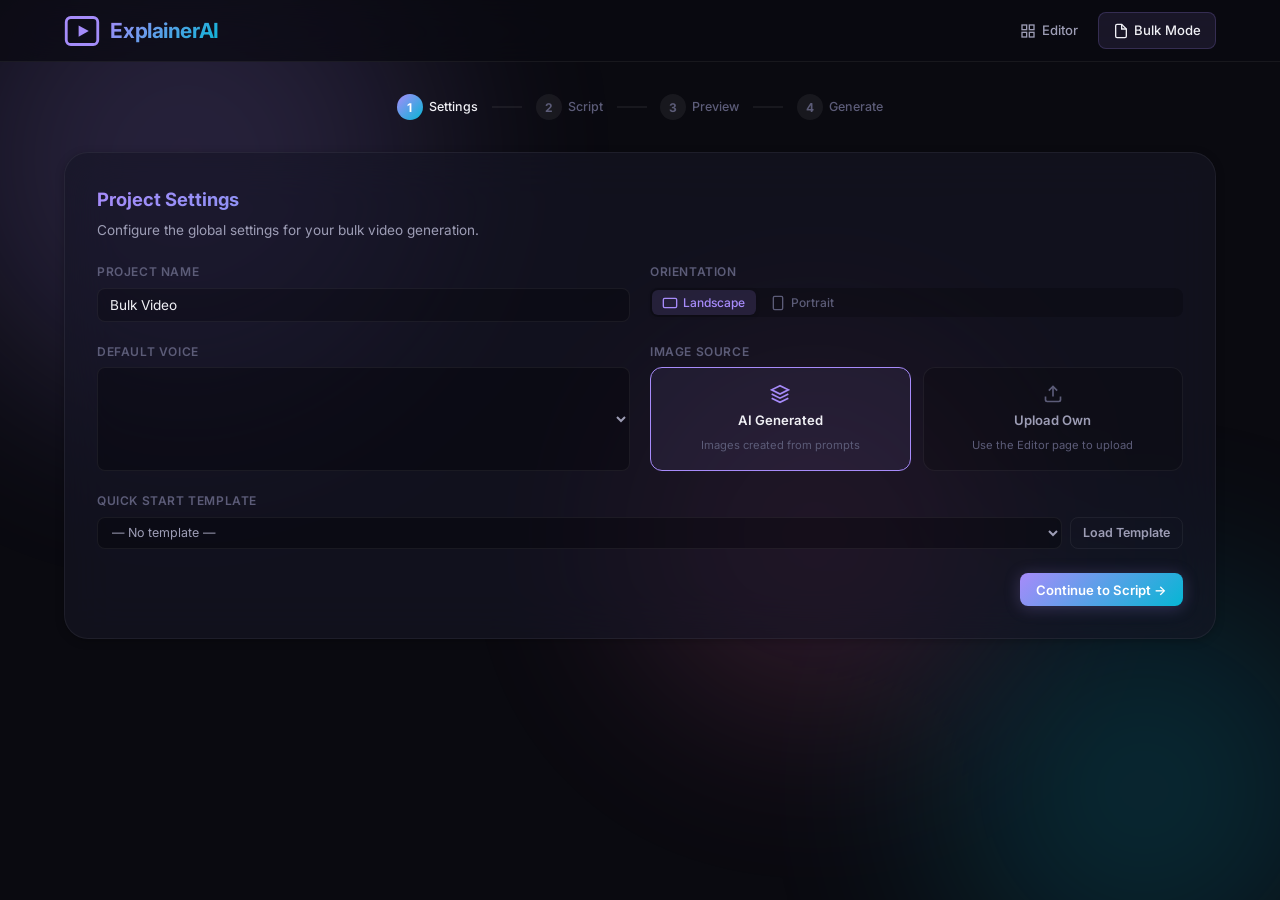
==== static/bulk.html @ a5a30a8d "first commit" ====
<!DOCTYPE html>
<html lang="en">
<head>
    <meta charset="UTF-8" />
    <meta name="viewport" content="width=device-width, initial-scale=1.0" />
    <meta name="description" content="Bulk generate AI explainer videos — paste all scenes at once and render in one click." />
    <title>ExplainerAI — Bulk Mode</title>
    <link rel="preconnect" href="https://fonts.googleapis.com" />
    <link rel="preconnect" href="https://fonts.gstatic.com" crossorigin />
    <link href="https://fonts.googleapis.com/css2?family=Inter:wght@300;400;500;600;700;800&display=swap" rel="stylesheet" />
    <link rel="stylesheet" href="/static/style.css" />
</head>
<body>
    <!-- ─── Ambient Background ─── -->
    <div class="ambient-bg">
        <div class="orb orb-1"></div>
        <div class="orb orb-2"></div>
        <div class="orb orb-3"></div>
    </div>

    <!-- ─── Header ─── -->
    <header id="app-header">
        <div class="header-inner">
            <div class="logo">
                <div class="logo-icon">
                    <svg viewBox="0 0 32 32" fill="none">
                        <rect x="2" y="4" width="28" height="24" rx="4" stroke="url(#lg1)" stroke-width="2.5"/>
                        <polygon points="13,11 13,21 22,16" fill="url(#lg1)"/>
                        <defs><linearGradient id="lg1" x1="0" y1="0" x2="32" y2="32"><stop offset="0%" stop-color="#a78bfa"/><stop offset="100%" stop-color="#06b6d4"/></linearGradient></defs>
                    </svg>
                </div>
                <h1>ExplainerAI</h1>
            </div>
            <nav class="main-nav">
                <a href="/" class="nav-tab" id="nav-editor">
                    <svg viewBox="0 0 24 24" width="16" height="16" fill="none" stroke="currentColor" stroke-width="2"><rect x="3" y="3" width="7" height="7"/><rect x="14" y="3" width="7" height="7"/><rect x="3" y="14" width="7" height="7"/><rect x="14" y="14" width="7" height="7"/></svg>
                    Editor
                </a>
                <a href="/bulk" class="nav-tab active" id="nav-bulk">
                    <svg viewBox="0 0 24 24" width="16" height="16" fill="none" stroke="currentColor" stroke-width="2"><path d="M13 2H6a2 2 0 0 0-2 2v16a2 2 0 0 0 2 2h12a2 2 0 0 0 2-2V9z"/><polyline points="13 2 13 9 20 9"/></svg>
                    Bulk Mode
                </a>
            </nav>
        </div>
    </header>

    <!-- ─── Main ─── -->
    <main id="app-main">
        <!-- ─── Step Indicator ─── -->
        <div class="wizard-steps" id="wizard-steps">
            <div class="wizard-step active" data-step="1"><span class="ws-num">1</span><span class="ws-label">Settings</span></div>
            <div class="wizard-connector"></div>
            <div class="wizard-step" data-step="2"><span class="ws-num">2</span><span class="ws-label">Script</span></div>
            <div class="wizard-connector"></div>
            <div class="wizard-step" data-step="3"><span class="ws-num">3</span><span class="ws-label">Preview</span></div>
            <div class="wizard-connector"></div>
            <div class="wizard-step" data-step="4"><span class="ws-num">4</span><span class="ws-label">Generate</span></div>
        </div>

        <!-- ═══ STEP 1: Settings ═══ -->
        <section class="bulk-step glass" id="step-1">
            <h2>Project Settings</h2>
            <p class="step-desc">Configure the global settings for your bulk video generation.</p>

            <div class="form-grid">
                <div class="form-group">
                    <label class="form-label" for="bulk-project-name">Project Name</label>
                    <input type="text" class="form-input" id="bulk-project-name" placeholder="My Video Project" value="Bulk Video" />
                </div>

                <div class="form-group">
                    <label class="form-label">Orientation</label>
                    <div class="orientation-toggle" id="bulk-orient-toggle">
                        <button class="orient-btn active" data-orient="landscape" title="1920×1080">
                            <svg viewBox="0 0 24 24" width="16" height="16" fill="none" stroke="currentColor" stroke-width="2"><rect x="2" y="5" width="20" height="14" rx="2"/></svg>
                            Landscape
                        </button>
                        <button class="orient-btn" data-orient="portrait" title="1080×1920">
                            <svg viewBox="0 0 24 24" width="16" height="16" fill="none" stroke="currentColor" stroke-width="2"><rect x="5" y="2" width="14" height="20" rx="2"/></svg>
                            Portrait
                        </button>
                    </div>
                </div>

                <div class="form-group">
                    <label class="form-label" for="bulk-voice">Default Voice</label>
                    <select class="form-select" id="bulk-voice"></select>
                </div>

                <div class="form-group">
                    <label class="form-label">Image Source</label>
                    <div class="radio-group" id="bulk-image-source">
                        <label class="radio-card active" data-src="ai">
                            <input type="radio" name="img-src" value="ai" checked />
                            <svg viewBox="0 0 24 24" width="20" height="20" fill="none" stroke="currentColor" stroke-width="2"><path d="M12 2L2 7l10 5 10-5-10-5z"/><path d="M2 17l10 5 10-5"/><path d="M2 12l10 5 10-5"/></svg>
                            <span>AI Generated</span>
                            <small>Images created from prompts</small>
                        </label>
                        <label class="radio-card" data-src="upload">
                            <input type="radio" name="img-src" value="upload" />
                            <svg viewBox="0 0 24 24" width="20" height="20" fill="none" stroke="currentColor" stroke-width="2"><path d="M21 15v4a2 2 0 0 1-2 2H5a2 2 0 0 1-2-2v-4"/><polyline points="17 8 12 3 7 8"/><line x1="12" y1="3" x2="12" y2="15"/></svg>
                            <span>Upload Own</span>
                            <small>Use the Editor page to upload</small>
                        </label>
                    </div>
                </div>

                <div class="form-group full-width">
                    <label class="form-label" for="bulk-template-select">Quick Start Template</label>
                    <div class="template-select-row">
                        <select class="form-select" id="bulk-template-select">
                            <option value="">— No template —</option>
                        </select>
                        <button class="btn btn-sm btn-outline" id="btn-load-template">Load Template</button>
                    </div>
                </div>
            </div>

            <div class="step-nav">
                <div></div>
                <button class="btn btn-primary" id="btn-to-step-2">Continue to Script →</button>
            </div>
        </section>

        <!-- ═══ STEP 2: Script ═══ -->
        <section class="bulk-step glass hidden" id="step-2">
            <h2>Paste Your Script</h2>
            <p class="step-desc">Separate each scene with <code>---</code> on its own line. Optionally add an image prompt per scene using <code>[IMAGE: your prompt here]</code> on its own line within the scene block.</p>

            <div class="script-example glass">
                <strong>Example:</strong>
                <pre>Welcome to our product tour. Today we'll explore the amazing features.
[IMAGE: A professional product showcase, modern studio lighting]
---
The first feature is blazing fast performance.
[IMAGE: A speedometer breaking maximum speed, futuristic cyber theme]
---
Thank you for watching! Subscribe for more.
[IMAGE: Colorful subscribe button with confetti celebration]</pre>
            </div>

            <textarea class="bulk-textarea" id="bulk-script" rows="16" placeholder="Paste all your scenes here, separated by ---"></textarea>

            <div class="step-nav">
                <button class="btn btn-secondary" id="btn-back-to-1">← Settings</button>
                <button class="btn btn-primary" id="btn-to-step-3">Preview Scenes →</button>
            </div>
        </section>

        <!-- ═══ STEP 3: Preview ═══ -->
        <section class="bulk-step glass hidden" id="step-3">
            <h2>Preview & Customize Scenes</h2>
            <p class="step-desc">Review parsed scenes. Adjust animation and transition for each, or tweak narration and image prompts.</p>

            <div id="bulk-preview-list" class="bulk-preview-list"></div>

            <div class="step-nav">
                <button class="btn btn-secondary" id="btn-back-to-2">← Edit Script</button>
                <button class="btn btn-primary" id="btn-to-step-4">Generate Video →</button>
            </div>
        </section>

        <!-- ═══ STEP 4: Generate ═══ -->
        <section class="bulk-step glass hidden" id="step-4">
            <div class="generate-center">
                <div class="generate-spinner hidden" id="bulk-spinner"></div>
                <h2 id="bulk-gen-title">Ready to Generate</h2>
                <p class="step-desc" id="bulk-gen-desc">Click below to auto-generate audio, images, and render your final video in one pipeline.</p>

                <div class="bulk-progress-section hidden" id="bulk-progress-section">
                    <div class="progress-bar-track">
                        <div class="progress-bar-fill" id="bulk-progress-bar"></div>
                    </div>
                    <p class="bulk-step-label">
                        <span id="bulk-step-label-main">Initializing…</span><br>
                        <span class="eta-text" id="bulk-eta" style="display:none;"></span>
                    </p>
                </div>

                <button class="btn btn-primary btn-lg" id="btn-start-bulk">
                    <svg viewBox="0 0 24 24" width="18" height="18" fill="none" stroke="currentColor" stroke-width="2.5"><polygon points="5,3 19,12 5,21"/></svg>
                    Generate Everything
                </button>

                <a href="#" class="btn btn-primary btn-lg hidden" id="bulk-download-btn">
                    <svg viewBox="0 0 24 24" width="18" height="18" fill="none" stroke="currentColor" stroke-width="2.5"><path d="M21 15v4a2 2 0 0 1-2 2H5a2 2 0 0 1-2-2v-4"/><polyline points="7 10 12 15 17 10"/><line x1="12" y1="15" x2="12" y2="3"/></svg>
                    Download Video
                </a>

                <button class="btn btn-ghost hidden" id="btn-bulk-reset">Start Over</button>
            </div>
        </section>
    </main>

    <script src="/static/bulk.js"></script>
</body>
</html>
---- static/style.css ----
/* ═══════════════════════════════════════════════════════════════════════════
   ExplainerAI — Premium Dark-Mode Design System (v2)
   ═══════════════════════════════════════════════════════════════════════════ */

/* ── Reset & Base ──────────────────────────────────────────────────────── */
*, *::before, *::after {
    margin: 0;
    padding: 0;
    box-sizing: border-box;
}

:root {
    --bg-deep:        #0a0a10;
    --bg-surface:     #12121c;
    --bg-card:        rgba(22, 22, 36, 0.65);
    --bg-card-hover:  rgba(30, 30, 50, 0.75);
    --border-subtle:  rgba(255, 255, 255, 0.06);
    --border-accent:  rgba(167, 139, 250, 0.25);

    --text-primary:   #f0f0f5;
    --text-secondary: #9d9db5;
    --text-muted:     #5c5c78;

    --accent-violet:  #a78bfa;
    --accent-cyan:    #06b6d4;
    --accent-teal:    #2dd4bf;
    --accent-rose:    #f472b6;
    --accent-amber:   #fbbf24;
    --gradient-main:  linear-gradient(135deg, var(--accent-violet), var(--accent-cyan));
    --gradient-warm:  linear-gradient(135deg, var(--accent-rose), var(--accent-amber));
    --gradient-cool:  linear-gradient(135deg, var(--accent-cyan), var(--accent-teal));

    --success:        #34d399;
    --error:          #f87171;
    --warning:        #fbbf24;

    --font-family: 'Inter', -apple-system, BlinkMacSystemFont, 'Segoe UI', sans-serif;
    --radius-sm: 8px;
    --radius-md: 12px;
    --radius-lg: 18px;
    --radius-xl: 24px;
    --shadow-sm:  0 2px 8px rgba(0,0,0,0.25);
    --shadow-md:  0 8px 30px rgba(0,0,0,0.35);
    --shadow-lg:  0 20px 60px rgba(0,0,0,0.45);
    --shadow-glow: 0 0 40px rgba(167,139,250,0.12);
}

html { scroll-behavior: smooth; }

body {
    font-family: var(--font-family);
    background: var(--bg-deep);
    color: var(--text-primary);
    line-height: 1.6;
    min-height: 100vh;
    -webkit-font-smoothing: antialiased;
    overflow-x: hidden;
}

/* ── Ambient Background ────────────────────────────────────────────────── */
.ambient-bg { position: fixed; inset: 0; z-index: -1; overflow: hidden; pointer-events: none; }
.orb { position: absolute; border-radius: 50%; filter: blur(100px); opacity: 0.18; animation: float 20s ease-in-out infinite; }
.orb-1 { width: 500px; height: 500px; background: var(--accent-violet); top: -10%; left: -5%; }
.orb-2 { width: 400px; height: 400px; background: var(--accent-cyan); bottom: -10%; right: -5%; animation-delay: -7s; }
.orb-3 { width: 350px; height: 350px; background: var(--accent-rose); top: 40%; left: 50%; animation-delay: -14s; }
@keyframes float {
    0%, 100% { transform: translate(0, 0) scale(1); }
    25% { transform: translate(40px, -30px) scale(1.05); }
    50% { transform: translate(-20px, 50px) scale(0.95); }
    75% { transform: translate(30px, 20px) scale(1.02); }
}

/* ── Glass Utility ─────────────────────────────────────────────────────── */
.glass {
    background: var(--bg-card);
    backdrop-filter: blur(24px) saturate(1.4);
    -webkit-backdrop-filter: blur(24px) saturate(1.4);
    border: 1px solid var(--border-subtle);
}

/* ── Header ────────────────────────────────────────────────────────────── */
#app-header {
    position: sticky; top: 0; z-index: 100;
    background: rgba(10, 10, 16, 0.75);
    backdrop-filter: blur(20px) saturate(1.4);
    border-bottom: 1px solid var(--border-subtle);
}
.header-inner {
    max-width: 1200px; margin: 0 auto;
    padding: 0.75rem 1.5rem;
    display: flex; align-items: center; justify-content: space-between;
}
.logo { display: flex; align-items: center; gap: 0.65rem; }
.logo-icon { width: 36px; height: 36px; display: flex; align-items: center; }
.logo-icon svg { width: 100%; height: 100%; }
.logo h1 {
    font-size: 1.3rem; font-weight: 700;
    background: var(--gradient-main);
    -webkit-background-clip: text; -webkit-text-fill-color: transparent;
    background-clip: text; letter-spacing: -0.02em;
}

/* ── Navigation Tabs ───────────────────────────────────────────────────── */
.main-nav { display: flex; align-items: center; gap: 0.35rem; }
.nav-tab {
    display: flex; align-items: center; gap: 0.35rem;
    padding: 0.45rem 0.85rem; border-radius: var(--radius-sm);
    font-size: 0.82rem; font-weight: 500; text-decoration: none;
    color: var(--text-secondary); transition: all 0.2s ease;
    border: 1px solid transparent;
}
.nav-tab:hover { color: var(--text-primary); background: rgba(255,255,255,0.04); }
.nav-tab.active {
    color: var(--text-primary); background: rgba(167, 139, 250, 0.1);
    border-color: rgba(167, 139, 250, 0.2);
}
.nav-btn {
    display: flex; align-items: center; gap: 0.35rem;
    background: transparent; border: 1px solid var(--border-subtle);
    color: var(--text-secondary); padding: 0.45rem 0.85rem;
    border-radius: var(--radius-sm); cursor: pointer;
    font-family: var(--font-family); font-size: 0.82rem; font-weight: 500;
    transition: all 0.2s ease;
}
.nav-btn:hover { color: var(--text-primary); border-color: var(--accent-violet); background: rgba(167,139,250,0.08); }

/* ── Main ──────────────────────────────────────────────────────────────── */
#app-main { max-width: 1200px; margin: 0 auto; padding: 1.5rem; }

/* ── Project Bar ───────────────────────────────────────────────────────── */
.project-bar {
    display: flex; align-items: center; justify-content: space-between;
    padding: 0.6rem 1rem; border-radius: var(--radius-lg);
    margin-bottom: 0.75rem; box-shadow: var(--shadow-sm);
}
.project-bar-left { display: flex; align-items: center; gap: 0.5rem; }
.project-bar-right { display: flex; align-items: center; gap: 0.5rem; flex-wrap: wrap; }
.project-name-input {
    background: transparent; border: 1px solid transparent;
    color: var(--text-primary); font-family: var(--font-family);
    font-size: 0.95rem; font-weight: 600; padding: 0.3rem 0.5rem;
    border-radius: var(--radius-sm); transition: all 0.2s;
    width: 220px;
}
.project-name-input:hover { border-color: var(--border-subtle); }
.project-name-input:focus { outline: none; border-color: var(--accent-violet); background: rgba(0,0,0,0.2); }

/* ── Orientation Toggle ────────────────────────────────────────────────── */
.orientation-toggle { display: flex; gap: 0.25rem; background: rgba(0,0,0,0.2); border-radius: var(--radius-sm); padding: 2px; }
.orient-btn {
    display: flex; align-items: center; gap: 0.3rem;
    padding: 0.3rem 0.65rem; border-radius: 6px;
    background: transparent; border: none; color: var(--text-muted);
    font-family: var(--font-family); font-size: 0.75rem; font-weight: 500;
    cursor: pointer; transition: all 0.2s;
}
.orient-btn:hover { color: var(--text-secondary); }
.orient-btn.active {
    background: rgba(167, 139, 250, 0.15); color: var(--accent-violet);
    box-shadow: 0 1px 4px rgba(0,0,0,0.2);
}

/* ── Toolbar ───────────────────────────────────────────────────────────── */
.toolbar {
    display: flex; align-items: center; justify-content: space-between;
    padding: 0.85rem 1.25rem; border-radius: var(--radius-lg);
    margin-bottom: 1.5rem; box-shadow: var(--shadow-sm);
}
.toolbar-left { display: flex; align-items: center; gap: 0.75rem; }
.toolbar-left h2 { font-size: 1.05rem; font-weight: 600; letter-spacing: -0.01em; }
.scene-count { font-size: 0.78rem; color: var(--text-muted); background: rgba(255,255,255,0.04); padding: 0.2rem 0.6rem; border-radius: 999px; }
.toolbar-right { display: flex; gap: 0.6rem; }

/* ── Buttons ───────────────────────────────────────────────────────────── */
.btn {
    display: inline-flex; align-items: center; gap: 0.4rem;
    padding: 0.55rem 1rem; border-radius: var(--radius-sm);
    font-family: var(--font-family); font-size: 0.82rem; font-weight: 600;
    border: none; cursor: pointer; transition: all 0.2s ease;
    text-decoration: none; white-space: nowrap;
}
.btn:disabled { opacity: 0.45; cursor: not-allowed; }
.btn-primary { background: var(--gradient-main); color: #fff; box-shadow: 0 2px 16px rgba(167,139,250,0.25); }
.btn-primary:hover:not(:disabled) { box-shadow: 0 4px 24px rgba(167,139,250,0.4); transform: translateY(-1px); }
.btn-secondary { background: rgba(255,255,255,0.06); color: var(--text-primary); border: 1px solid var(--border-subtle); }
.btn-secondary:hover:not(:disabled) { background: rgba(255,255,255,0.1); border-color: rgba(255,255,255,0.12); }
.btn-accent { background: var(--gradient-main); color: #fff; box-shadow: 0 2px 12px rgba(167,139,250,0.2); }
.btn-accent:hover:not(:disabled) { box-shadow: 0 4px 20px rgba(167,139,250,0.35); transform: translateY(-1px); }
.btn-outline { background: transparent; color: var(--text-secondary); border: 1px solid var(--border-subtle); }
.btn-outline:hover { background: rgba(255,255,255,0.04); border-color: var(--accent-cyan); color: var(--accent-cyan); }
.btn-ghost { background: transparent; color: var(--text-secondary); border: 1px solid transparent; }
.btn-ghost:hover { color: var(--text-primary); background: rgba(255,255,255,0.04); }
.btn-sm { padding: 0.4rem 0.75rem; font-size: 0.78rem; }
.btn-lg { padding: 0.75rem 1.5rem; font-size: 0.92rem; }
.btn-icon {
    display: flex; align-items: center; justify-content: center;
    width: 32px; height: 32px; border: none; background: transparent;
    color: var(--text-muted); cursor: pointer; border-radius: var(--radius-sm);
    transition: all 0.2s ease;
}
.btn-icon:hover { color: var(--error); background: rgba(248,113,113,0.1); }

/* ── Scene Card ────────────────────────────────────────────────────────── */
.scene-list { display: flex; flex-direction: column; gap: 1rem; }
.scene-card {
    border-radius: var(--radius-lg); overflow: hidden;
    box-shadow: var(--shadow-sm); transition: all 0.3s ease;
    position: relative; animation: slideIn 0.35s ease-out;
}
@keyframes slideIn { from { opacity: 0; transform: translateY(16px); } to { opacity: 1; transform: translateY(0); } }
.scene-card:hover { border-color: var(--border-accent); box-shadow: var(--shadow-md), var(--shadow-glow); }

.scene-header {
    display: flex; align-items: center; gap: 0.65rem;
    padding: 0.75rem 1rem; border-bottom: 1px solid var(--border-subtle);
    background: rgba(255,255,255,0.015);
}
.scene-drag-handle { color: var(--text-muted); cursor: grab; display: flex; align-items: center; transition: color 0.2s; }
.scene-drag-handle:hover { color: var(--text-secondary); }
.scene-title { font-size: 0.92rem; font-weight: 600; flex: 1; }

.scene-badges { display: flex; gap: 0.4rem; }
.badge {
    display: inline-flex; align-items: center; gap: 0.3rem;
    padding: 0.2rem 0.55rem; border-radius: 999px;
    font-size: 0.68rem; font-weight: 600; text-transform: uppercase; letter-spacing: 0.04em;
}
.badge-pending { background: rgba(255,255,255,0.04); color: var(--text-muted); border: 1px solid rgba(255,255,255,0.06); }
.badge-ready { background: rgba(52,211,153,0.12); color: var(--success); border: 1px solid rgba(52,211,153,0.2); }

/* ── Scene Body ────────────────────────────────────────────────────────── */
.scene-body { display: grid; grid-template-columns: 1fr 1fr; gap: 0; }
.scene-panel { padding: 1rem 1.25rem; }
.scene-panel-script { border-right: 1px solid var(--border-subtle); }
.panel-label {
    display: block; font-size: 0.72rem; font-weight: 600;
    text-transform: uppercase; letter-spacing: 0.06em;
    color: var(--text-muted); margin-bottom: 0.6rem;
}

.scene-text {
    width: 100%; min-height: 80px;
    background: rgba(0,0,0,0.25); border: 1px solid var(--border-subtle);
    border-radius: var(--radius-sm); padding: 0.65rem 0.85rem;
    font-family: var(--font-family); font-size: 0.85rem;
    color: var(--text-primary); resize: vertical; transition: border-color 0.2s; line-height: 1.6;
}
.scene-text:focus { outline: none; border-color: var(--accent-violet); box-shadow: 0 0 0 3px rgba(167,139,250,0.1); }
.scene-text::placeholder { color: var(--text-muted); }

.panel-controls { display: flex; gap: 0.5rem; margin-top: 0.5rem; align-items: center; }
.voice-select, .form-select {
    flex: 1; padding: 0.4rem 0.65rem;
    background: rgba(0,0,0,0.3); border: 1px solid var(--border-subtle);
    border-radius: var(--radius-sm); color: var(--text-secondary);
    font-family: var(--font-family); font-size: 0.78rem;
    cursor: pointer; transition: border-color 0.2s;
}
.voice-select:focus, .form-select:focus { outline: none; border-color: var(--accent-violet); }

/* ── Audio Controls ────────────────────────────────────────────────────── */
.audio-controls-row {
    display: flex; align-items: center; gap: 1rem; margin-top: 0.5rem;
    padding: 0.4rem 0; flex-wrap: wrap;
}
.audio-mute-label {
    display: flex; align-items: center; gap: 0.4rem;
    font-size: 0.78rem; color: var(--text-secondary); cursor: pointer;
}
.audio-mute-label input[type="checkbox"] {
    accent-color: var(--accent-violet); width: 15px; height: 15px; cursor: pointer;
}
.volume-slider-group {
    display: flex; align-items: center; gap: 0.4rem;
    color: var(--text-muted);
}
.volume-slider {
    width: 100px; height: 4px; accent-color: var(--accent-violet);
    cursor: pointer;
}
.volume-label { font-size: 0.72rem; color: var(--text-muted); min-width: 35px; text-align: right; }

/* ── Scene Settings Row ────────────────────────────────────────────────── */
.scene-settings-row {
    display: flex; gap: 1rem; padding: 0.6rem 1.25rem;
    border-top: 1px solid var(--border-subtle);
    background: rgba(255,255,255,0.01);
}
.setting-group { display: flex; align-items: center; gap: 0.4rem; }
.setting-label {
    font-size: 0.7rem; font-weight: 600; text-transform: uppercase;
    letter-spacing: 0.05em; color: var(--text-muted); white-space: nowrap;
}
.animation-select, .transition-select, .bpi-animation, .bpi-transition {
    padding: 0.3rem 0.5rem; background: rgba(0,0,0,0.3);
    border: 1px solid var(--border-subtle); border-radius: 6px;
    color: var(--text-secondary); font-family: var(--font-family);
    font-size: 0.75rem; cursor: pointer;
}

/* ── Image Prompt ──────────────────────────────────────────────────────── */
.image-prompt-row { display: flex; gap: 0.5rem; }
.image-prompt-input {
    flex: 1; padding: 0.45rem 0.75rem;
    background: rgba(0,0,0,0.25); border: 1px solid var(--border-subtle);
    border-radius: var(--radius-sm); font-family: var(--font-family);
    font-size: 0.82rem; color: var(--text-primary); transition: border-color 0.2s;
}
.image-prompt-input:focus { outline: none; border-color: var(--accent-cyan); box-shadow: 0 0 0 3px rgba(6,182,212,0.1); }
.image-prompt-input::placeholder { color: var(--text-muted); }
.upload-row { display: flex; align-items: center; gap: 0.6rem; margin-top: 0.6rem; }
.or-divider { font-size: 0.72rem; color: var(--text-muted); text-transform: uppercase; letter-spacing: 0.06em; }

/* ── Previews ──────────────────────────────────────────────────────────── */
.visual-preview { margin-top: 0.75rem; border-radius: var(--radius-md); overflow: hidden; border: 1px solid var(--border-subtle); }
.preview-image, .preview-video { width: 100%; display: block; max-height: 220px; object-fit: cover; border-radius: var(--radius-md); }
.audio-preview { margin-top: 0.5rem; }
.audio-player { width: 100%; height: 38px; border-radius: var(--radius-sm); outline: none; }

/* ── Scene Loading ─────────────────────────────────────────────────────── */
.scene-loading {
    position: absolute; inset: 0;
    background: rgba(10, 10, 16, 0.82);
    display: flex; flex-direction: column; align-items: center; justify-content: center;
    gap: 0.75rem; z-index: 10; border-radius: var(--radius-lg);
    backdrop-filter: blur(6px);
}
.scene-loading-spinner {
    width: 36px; height: 36px;
    border: 3px solid rgba(167,139,250,0.15);
    border-top-color: var(--accent-violet); border-radius: 50%;
    animation: spin 0.7s linear infinite;
}
.scene-loading-text { font-size: 0.82rem; color: var(--text-secondary); font-weight: 500; }
@keyframes spin { to { transform: rotate(360deg); } }

/* ── Empty State ───────────────────────────────────────────────────────── */
.empty-state { display: flex; align-items: center; justify-content: center; min-height: 260px; animation: fadeIn 0.5s ease; }
@keyframes fadeIn { from { opacity: 0; } to { opacity: 1; } }
.empty-state-inner { text-align: center; }
.empty-state-inner svg { margin-bottom: 1.25rem; }
.empty-state-inner h3 { font-size: 1.15rem; font-weight: 600; color: var(--text-secondary); margin-bottom: 0.35rem; }
.empty-state-inner p { font-size: 0.85rem; color: var(--text-muted); }

/* ── Render Overlay ────────────────────────────────────────────────────── */
.render-overlay {
    position: fixed; inset: 0; z-index: 200;
    background: rgba(0,0,0,0.7); backdrop-filter: blur(8px);
    display: none; align-items: center; justify-content: center;
}
.render-overlay.active { display: flex; }
.render-modal { width: 420px; max-width: 90vw; padding: 2.5rem 2rem; border-radius: var(--radius-xl); text-align: center; box-shadow: var(--shadow-lg); }
.render-spinner {
    width: 48px; height: 48px; margin: 0 auto 1.25rem;
    border: 3px solid rgba(167,139,250,0.15); border-top-color: var(--accent-violet);
    border-radius: 50%; animation: spin 0.8s linear infinite;
}
.render-modal h3 { font-size: 1.1rem; font-weight: 600; margin-bottom: 1rem; }
.progress-bar-track { width: 100%; height: 8px; background: rgba(255,255,255,0.06); border-radius: 999px; overflow: hidden; margin-bottom: 0.75rem; }
.progress-bar-fill { height: 100%; width: 0%; background: var(--gradient-main); border-radius: 999px; transition: width 0.4s ease; }
.render-sub { font-size: 0.78rem; color: var(--text-muted); margin-bottom: 1.25rem; }
.render-download-btn { margin-bottom: 0.75rem; justify-content: center; width: 100%; }
.render-close-btn { width: 100%; justify-content: center; }

/* ── Modal ─────────────────────────────────────────────────────────────── */
.modal-overlay {
    position: fixed; inset: 0; z-index: 200;
    background: rgba(0,0,0,0.6); backdrop-filter: blur(6px);
    display: none; align-items: center; justify-content: center;
}
.modal-overlay.active { display: flex; }
.modal {
    width: 520px; max-width: 92vw; max-height: 85vh;
    overflow-y: auto; padding: 2rem; border-radius: var(--radius-xl);
    box-shadow: var(--shadow-lg); position: relative;
}
.modal h2 {
    font-size: 1.25rem; font-weight: 700; margin-bottom: 1.5rem;
    background: var(--gradient-main); -webkit-background-clip: text;
    -webkit-text-fill-color: transparent; background-clip: text;
}
.modal h3, .modal-subtitle { font-size: 0.95rem; font-weight: 600; margin: 1rem 0 0.75rem; color: var(--text-secondary); }
.modal-divider { height: 1px; background: var(--border-subtle); margin: 1rem 0; }
.modal-close {
    position: absolute; top: 1rem; right: 1rem;
    width: 32px; height: 32px; border: none;
    background: rgba(255,255,255,0.05); color: var(--text-secondary);
    font-size: 1.3rem; border-radius: 50%; cursor: pointer;
    display: flex; align-items: center; justify-content: center; transition: all 0.2s;
}
.modal-close:hover { background: rgba(255,255,255,0.1); color: var(--text-primary); }

/* Guide steps */
.guide-steps { display: flex; flex-direction: column; gap: 1.25rem; }
.guide-step { display: flex; align-items: flex-start; gap: 1rem; }
.step-num {
    width: 32px; height: 32px; min-width: 32px;
    display: flex; align-items: center; justify-content: center;
    background: var(--gradient-main); border-radius: 50%;
    font-weight: 700; font-size: 0.85rem; color: #fff;
}
.guide-step h4 { font-size: 0.92rem; font-weight: 600; margin-bottom: 0.25rem; }
.guide-step p { font-size: 0.82rem; color: var(--text-secondary); line-height: 1.55; }

/* ── Projects List ─────────────────────────────────────────────────────── */
.projects-list, .templates-list { display: flex; flex-direction: column; gap: 0.5rem; }
.project-item, .template-item {
    display: flex; align-items: center; justify-content: space-between;
    padding: 0.65rem 0.85rem; border-radius: var(--radius-sm);
    background: rgba(0,0,0,0.2); border: 1px solid var(--border-subtle);
    transition: all 0.2s;
}
.project-item:hover, .template-item:hover { border-color: var(--border-accent); background: rgba(0,0,0,0.3); }
.project-item-info, .template-item-info { display: flex; flex-direction: column; gap: 0.15rem; }
.project-item-name, .template-item-name { font-size: 0.88rem; font-weight: 600; }
.project-item-meta { font-size: 0.72rem; color: var(--text-muted); }
.template-item-desc { font-size: 0.72rem; color: var(--text-muted); }
.project-item-actions { display: flex; gap: 0.4rem; }
.loading-text, .empty-text { font-size: 0.82rem; color: var(--text-muted); padding: 1rem 0; text-align: center; }
.error-text { font-size: 0.82rem; color: var(--error); padding: 1rem 0; text-align: center; }

/* ══════════════════════════════════════════════════════════════════════════
   BULK MODE STYLES
   ══════════════════════════════════════════════════════════════════════════ */

/* ── Wizard Steps ──────────────────────────────────────────────────────── */
.wizard-steps {
    display: flex; align-items: center; justify-content: center;
    gap: 0; margin-bottom: 1.5rem;
}
.wizard-step {
    display: flex; align-items: center; gap: 0.4rem;
    padding: 0.5rem 0.85rem; border-radius: 999px;
    font-size: 0.78rem; font-weight: 500; color: var(--text-muted);
    transition: all 0.3s;
}
.wizard-step .ws-num {
    width: 26px; height: 26px; display: flex; align-items: center; justify-content: center;
    border-radius: 50%; background: rgba(255,255,255,0.06); font-weight: 700;
    font-size: 0.75rem; transition: all 0.3s;
}
.wizard-step.active { color: var(--text-primary); }
.wizard-step.active .ws-num { background: var(--gradient-main); color: #fff; }
.wizard-step.done .ws-num { background: rgba(52,211,153,0.2); color: var(--success); }
.wizard-step.done { color: var(--success); }
.wizard-connector { width: 30px; height: 2px; background: rgba(255,255,255,0.06); }

/* ── Bulk Step Sections ────────────────────────────────────────────────── */
.bulk-step {
    border-radius: var(--radius-xl); padding: 2rem;
    box-shadow: var(--shadow-sm);
}
.bulk-step h2 {
    font-size: 1.15rem; font-weight: 700; margin-bottom: 0.35rem;
    background: var(--gradient-main); -webkit-background-clip: text;
    -webkit-text-fill-color: transparent; background-clip: text;
}
.step-desc { font-size: 0.85rem; color: var(--text-secondary); margin-bottom: 1.25rem; }
.step-desc code {
    background: rgba(167,139,250,0.15); color: var(--accent-violet);
    padding: 0.15rem 0.4rem; border-radius: 4px; font-size: 0.82rem;
}
.step-nav { display: flex; justify-content: space-between; margin-top: 1.5rem; }

/* ── Form Grid ─────────────────────────────────────────────────────────── */
.form-grid { display: grid; grid-template-columns: 1fr 1fr; gap: 1.25rem; }
.form-group { display: flex; flex-direction: column; gap: 0.4rem; }
.form-group.full-width { grid-column: 1 / -1; }
.form-label { font-size: 0.75rem; font-weight: 600; text-transform: uppercase; letter-spacing: 0.05em; color: var(--text-muted); }
.form-input {
    padding: 0.5rem 0.75rem; background: rgba(0,0,0,0.25);
    border: 1px solid var(--border-subtle); border-radius: var(--radius-sm);
    color: var(--text-primary); font-family: var(--font-family); font-size: 0.85rem;
}
.form-input:focus { outline: none; border-color: var(--accent-violet); }
.template-select-row { display: flex; gap: 0.5rem; }
.template-select-row .form-select { flex: 1; }

/* ── Radio Cards ───────────────────────────────────────────────────────── */
.radio-group { display: flex; gap: 0.75rem; }
.radio-card {
    flex: 1; display: flex; flex-direction: column; align-items: center; gap: 0.35rem;
    padding: 1rem 0.75rem; border-radius: var(--radius-md);
    background: rgba(0,0,0,0.2); border: 1px solid var(--border-subtle);
    cursor: pointer; transition: all 0.2s; text-align: center;
}
.radio-card input { display: none; }
.radio-card svg { color: var(--text-muted); transition: color 0.2s; }
.radio-card span { font-size: 0.82rem; font-weight: 600; color: var(--text-secondary); }
.radio-card small { font-size: 0.7rem; color: var(--text-muted); }
.radio-card:hover { border-color: rgba(167,139,250,0.2); }
.radio-card.active {
    border-color: var(--accent-violet); background: rgba(167,139,250,0.08);
}
.radio-card.active svg { color: var(--accent-violet); }
.radio-card.active span { color: var(--text-primary); }

/* ── Script Input ──────────────────────────────────────────────────────── */
.script-example {
    padding: 0.85rem 1rem; border-radius: var(--radius-sm);
    margin-bottom: 1rem; font-size: 0.78rem; color: var(--text-secondary);
}
.script-example strong { color: var(--text-primary); font-size: 0.8rem; display: block; margin-bottom: 0.5rem; }
.script-example pre {
    font-family: 'Consolas', 'Monaco', monospace; font-size: 0.75rem;
    color: var(--accent-cyan); white-space: pre-wrap; line-height: 1.5;
}
.bulk-textarea {
    width: 100%; padding: 1rem; background: rgba(0,0,0,0.3);
    border: 1px solid var(--border-subtle); border-radius: var(--radius-md);
    color: var(--text-primary); font-family: var(--font-family);
    font-size: 0.85rem; line-height: 1.7; resize: vertical;
    transition: border-color 0.2s;
}
.bulk-textarea:focus { outline: none; border-color: var(--accent-violet); box-shadow: 0 0 0 3px rgba(167,139,250,0.1); }
.bulk-textarea::placeholder { color: var(--text-muted); }

/* ── Bulk Preview Items ────────────────────────────────────────────────── */
.bulk-preview-list { display: flex; flex-direction: column; gap: 0.75rem; }
.bulk-preview-item { border-radius: var(--radius-md); padding: 0.85rem 1rem; }
.bpi-header {
    display: flex; align-items: center; gap: 0.5rem;
    margin-bottom: 0.6rem; padding-bottom: 0.5rem;
    border-bottom: 1px solid var(--border-subtle);
}
.bpi-num {
    width: 24px; height: 24px; display: flex; align-items: center; justify-content: center;
    background: var(--gradient-main); border-radius: 50%;
    font-size: 0.72rem; font-weight: 700; color: #fff;
}
.bpi-title { font-size: 0.85rem; font-weight: 600; flex: 1; }
.bpi-body { display: grid; grid-template-columns: 1fr 1fr; gap: 0.75rem; margin-bottom: 0.6rem; }
.bpi-col { display: flex; flex-direction: column; gap: 0.3rem; }
.bpi-narration {
    width: 100%; padding: 0.5rem; background: rgba(0,0,0,0.2);
    border: 1px solid var(--border-subtle); border-radius: 6px;
    color: var(--text-primary); font-family: var(--font-family);
    font-size: 0.8rem; resize: vertical;
}
.bpi-narration:focus { outline: none; border-color: var(--accent-violet); }
.bpi-img-prompt {
    width: 100%; padding: 0.45rem 0.65rem; background: rgba(0,0,0,0.2);
    border: 1px solid var(--border-subtle); border-radius: 6px;
    color: var(--text-primary); font-family: var(--font-family); font-size: 0.8rem;
}
.bpi-img-prompt:focus { outline: none; border-color: var(--accent-cyan); }
.bpi-settings { display: flex; gap: 0.75rem; align-items: center; flex-wrap: wrap; }
.vol-row { display: flex; align-items: center; gap: 0.35rem; }
.bpi-volume { width: 80px; accent-color: var(--accent-violet); }
.bpi-vol-label { font-size: 0.72rem; color: var(--text-muted); min-width: 30px; }

/* ── Generate Step ─────────────────────────────────────────────────────── */
.generate-center { text-align: center; padding: 2rem 0; }
.generate-center h2 { margin-bottom: 0.5rem; }
.generate-spinner {
    width: 56px; height: 56px; margin: 0 auto 1.5rem;
    border: 3px solid rgba(167,139,250,0.15); border-top-color: var(--accent-violet);
    border-radius: 50%; animation: spin 0.8s linear infinite;
}
.bulk-progress-section { margin: 1.5rem auto; max-width: 400px; }
.bulk-step-label { font-size: 0.82rem; color: var(--text-secondary); margin-top: 0.5rem; }

/* ── Utilities ─────────────────────────────────────────────────────────── */
.hidden { display: none !important; }

/* ── Toast Notifications ───────────────────────────────────────────────── */
.toast-container { position: fixed; top: 1rem; right: 1rem; z-index: 300; display: flex; flex-direction: column; gap: 0.5rem; }
.toast {
    padding: 0.65rem 1.1rem; border-radius: var(--radius-sm);
    font-size: 0.82rem; font-weight: 500; color: #fff;
    box-shadow: var(--shadow-md); max-width: 360px;
    animation: toastIn 0.3s ease, toastOut 0.3s ease 3.2s forwards;
}
.toast-success { background: linear-gradient(135deg, #059669, #34d399); }
.toast-error { background: linear-gradient(135deg, #dc2626, #f87171); }
.toast-info { background: linear-gradient(135deg, #6d28d9, #a78bfa); }
@keyframes toastIn { from { opacity: 0; transform: translateX(40px); } to { opacity: 1; transform: translateX(0); } }
@keyframes toastOut { from { opacity: 1; } to { opacity: 0; transform: translateY(-10px); } }

/* ── Responsive ────────────────────────────────────────────────────────── */
@media (max-width: 768px) {
    .scene-body { grid-template-columns: 1fr; }
    .scene-panel-script { border-right: none; border-bottom: 1px solid var(--border-subtle); }
    .toolbar, .project-bar { flex-direction: column; gap: 0.75rem; align-items: stretch; }
    .toolbar-right, .project-bar-right { justify-content: flex-end; }
    .form-grid { grid-template-columns: 1fr; }
    .radio-group { flex-direction: column; }
    .bpi-body { grid-template-columns: 1fr; }
    .wizard-steps { flex-wrap: wrap; gap: 0.25rem; }
    .scene-settings-row { flex-wrap: wrap; }
}

@media (max-width: 480px) {
    .toolbar-right { flex-direction: column; }
    .image-prompt-row { flex-direction: column; }
    .panel-controls { flex-direction: column; align-items: stretch; }
    .bpi-settings { flex-direction: column; align-items: stretch; }
}

/* ── Scrollbar ─────────────────────────────────────────────────────────── */
::-webkit-scrollbar { width: 8px; }
::-webkit-scrollbar-track { background: transparent; }
::-webkit-scrollbar-thumb { background: rgba(255,255,255,0.08); border-radius: 999px; }
::-webkit-scrollbar-thumb:hover { background: rgba(255,255,255,0.15); }

/* ── Bulk Preview Visuals ──────────────────────────────────────────────── */
.upload-row { display: flex; align-items: center; gap: 0.5rem; margin-top: 0.5rem; }
.or-divider { font-size: 0.75rem; color: var(--text-dim); }
.visual-preview { margin-top: 0.75rem; border-radius: 6px; overflow: hidden; background: rgba(0,0,0,0.2); display: flex; justify-content: center; min-height: 80px; max-height: 200px; }
.preview-video, .preview-image { max-width: 100%; max-height: 200px; object-fit: contain; }

/* ── Audio Visuals & ETA ────────────────────────────────────────────────── */
.audio-preview { width: 100%; height: 32px; margin-top: 0.5rem; }
.eta-text { font-size: 0.875rem; color: var(--accent); margin-top: 0.5rem; font-weight: 500; font-family: monospace; }
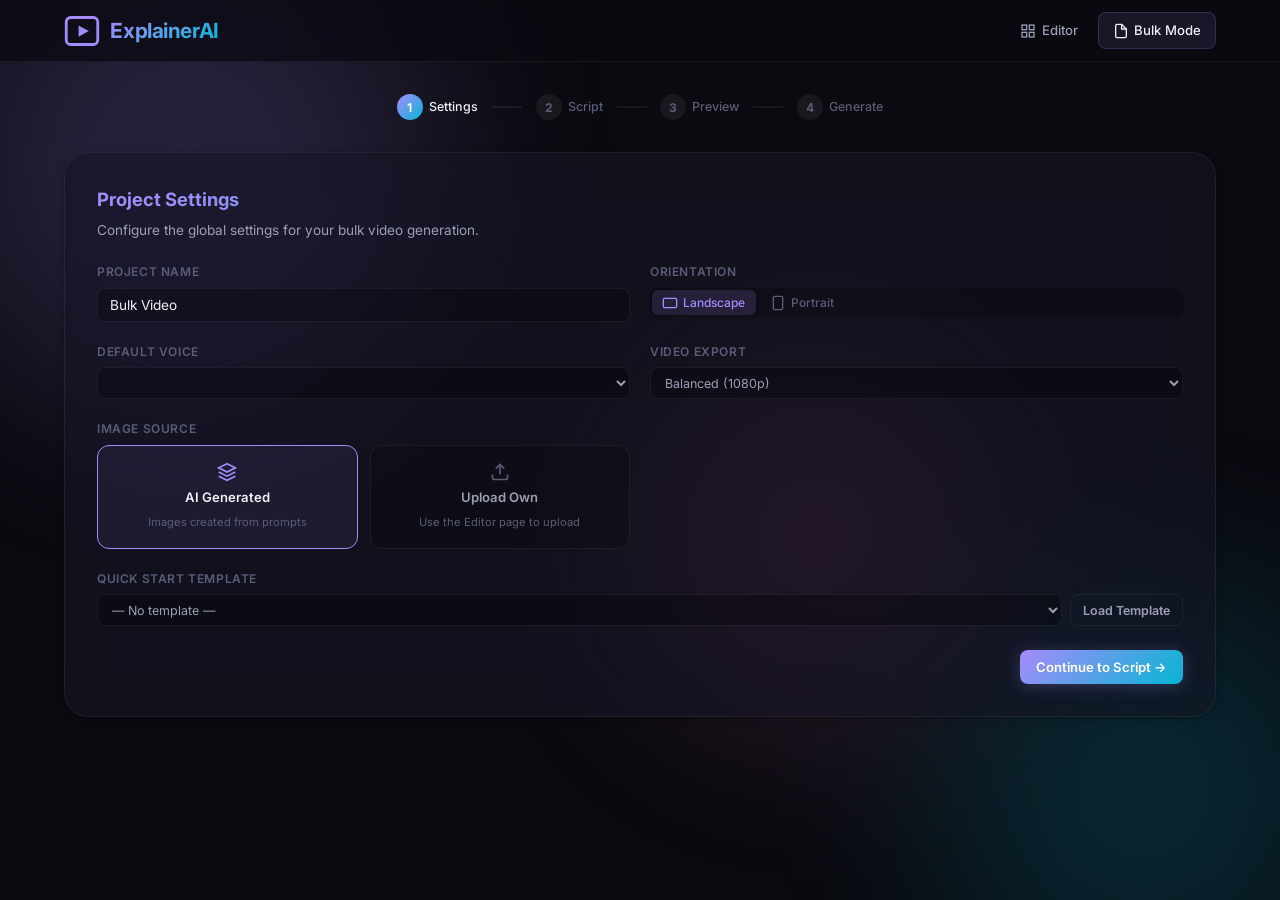
==== commit 6ef27ceb: "Add FFmpeg-based video rendering functionality - Implemented fast video assembly using FFmpeg for st" ====
--- a/static/bulk.html
+++ b/static/bulk.html
@@ -88,6 +88,15 @@
                 </div>
 
                 <div class="form-group">
+                    <label class="form-label" for="bulk-render-preset">Video export</label>
+                    <select class="form-select" id="bulk-render-preset" title="Fast uses 720p and fewer frames for quicker renders">
+                        <option value="fast">Fast (720p, quickest)</option>
+                        <option value="balanced" selected>Balanced (1080p)</option>
+                        <option value="high">High quality (slower)</option>
+                    </select>
+                </div>
+
+                <div class="form-group">
                     <label class="form-label">Image Source</label>
                     <div class="radio-group" id="bulk-image-source">
                         <label class="radio-card active" data-src="ai">
--- a/static/style.css
+++ b/static/style.css
@@ -169,7 +169,11 @@
 .toolbar-left { display: flex; align-items: center; gap: 0.75rem; }
 .toolbar-left h2 { font-size: 1.05rem; font-weight: 600; letter-spacing: -0.01em; }
 .scene-count { font-size: 0.78rem; color: var(--text-muted); background: rgba(255,255,255,0.04); padding: 0.2rem 0.6rem; border-radius: 999px; }
-.toolbar-right { display: flex; gap: 0.6rem; }
+.toolbar-right { display: flex; gap: 0.6rem; align-items: center; flex-wrap: wrap; }
+.toolbar-render-opts { display: flex; align-items: center; gap: 0.45rem; flex-wrap: wrap; }
+.toolbar-label { font-size: 0.72rem; color: var(--muted, rgba(255,255,255,0.45)); text-transform: uppercase; letter-spacing: 0.06em; white-space: nowrap; }
+.toolbar-preset-select { min-width: 11rem; max-width: 14rem; }
+.render-hint { font-size: 0.8rem; opacity: 0.72; display: block; margin-top: 0.4rem; line-height: 1.35; }
 
 /* ── Buttons ───────────────────────────────────────────────────────────── */
 .btn {
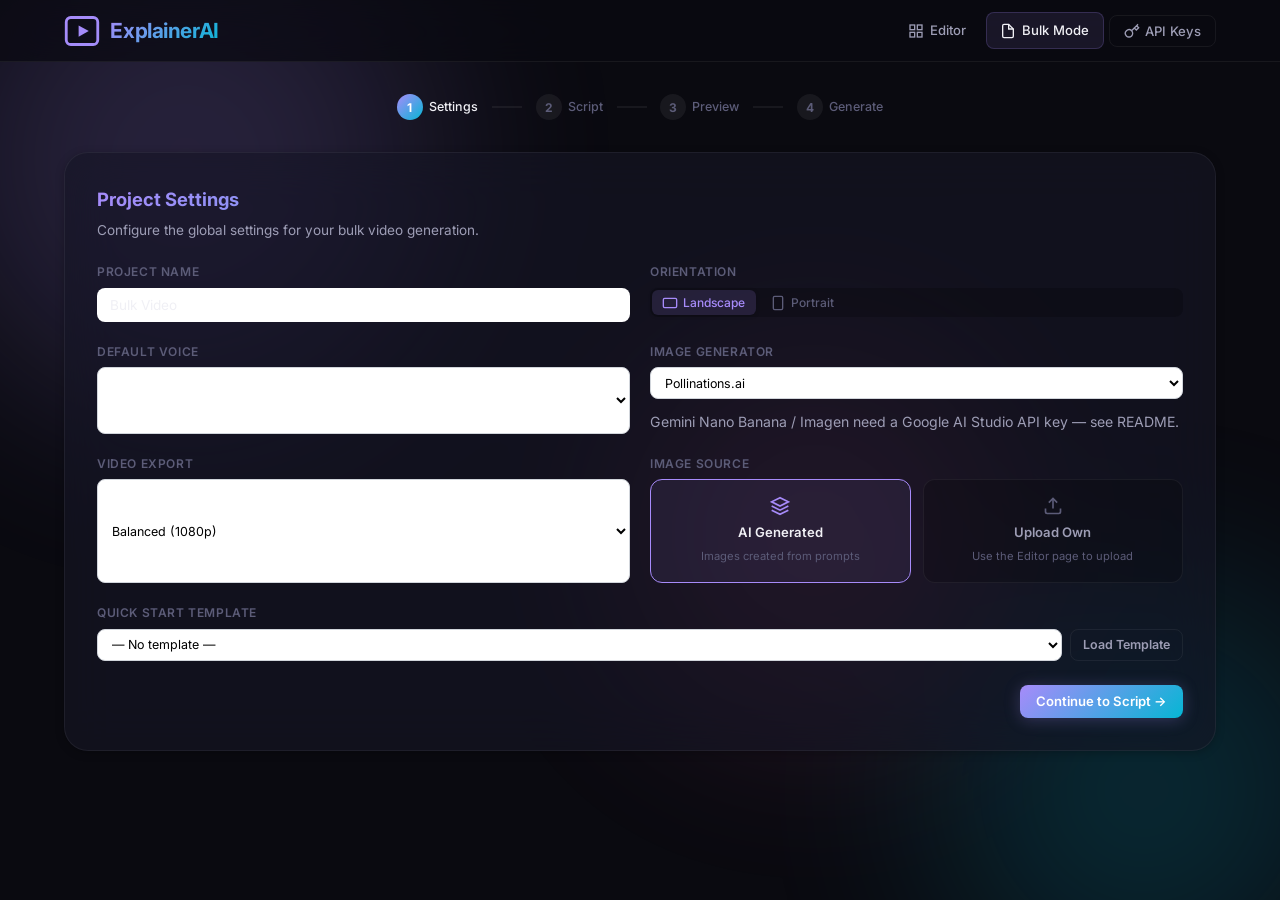
==== commit be77c400: "Adding ex" ====
--- a/static/bulk.html
+++ b/static/bulk.html
@@ -40,6 +40,12 @@
                     <svg viewBox="0 0 24 24" width="16" height="16" fill="none" stroke="currentColor" stroke-width="2"><path d="M13 2H6a2 2 0 0 0-2 2v16a2 2 0 0 0 2 2h12a2 2 0 0 0 2-2V9z"/><polyline points="13 2 13 9 20 9"/></svg>
                     Bulk Mode
                 </a>
+                <button class="nav-btn" id="btn-keys" title="Manage API Keys">
+                    <svg viewBox="0 0 24 24" width="16" height="16" fill="none" stroke="currentColor" stroke-width="2">
+                      <path d="M21 2l-2 2m-7.61 7.61a5.5 5.5 0 1 1-7.778 7.778 5.5 5.5 0 0 1 7.777-7.777zm0 0L15.5 7.5m0 0l3 3L22 7l-3-3L15.5 7.5z" />
+                    </svg>
+                    API Keys
+                </button>
             </nav>
         </div>
     </header>
@@ -85,6 +91,14 @@
                 <div class="form-group">
                     <label class="form-label" for="bulk-voice">Default Voice</label>
                     <select class="form-select" id="bulk-voice"></select>
+                </div>
+
+                <div class="form-group">
+                    <label class="form-label" for="bulk-image-provider">Image generator</label>
+                    <select class="form-select" id="bulk-image-provider"></select>
+                    <p class="step-desc" style="margin-top: 0.35rem; margin-bottom: 0; font-size: 0.88rem">
+                        Gemini Nano Banana / Imagen need a Google AI Studio API key — see README.
+                    </p>
                 </div>
 
                 <div class="form-group">
@@ -199,7 +213,46 @@
                 <button class="btn btn-ghost hidden" id="btn-bulk-reset">Start Over</button>
             </div>
         </section>
-    </main>
+    <!-- ─── API Keys Modal ─── -->
+    <div class="modal-overlay" id="keys-overlay">
+      <div class="modal glass" style="width: 500px">
+        <button class="modal-close" id="keys-close">&times;</button>
+        <h2>Image AI API Keys</h2>
+        <p class="modal-sub" style="margin-bottom: 1.5rem">Keys are saved <strong>locally in your browser</strong>. They are shared across Editor and Bulk modes.</p>
+        
+        <div class="keys-form" id="keys-form">
+          <div class="key-field">
+            <label>OpenAI API Key</label>
+            <input type="password" data-key="OPENAI_API_KEY" placeholder="sk-..." class="form-control" />
+          </div>
+          <div class="key-field">
+            <label>Together AI Key</label>
+            <input type="password" data-key="TOGETHER_API_KEY" placeholder="Together token..." class="form-control" />
+          </div>
+          <div class="key-field">
+            <label>Google / Gemini Key</label>
+            <input type="password" data-key="GEMINI_API_KEY" placeholder="AI Studio key..." class="form-control" />
+          </div>
+          <div class="key-field">
+            <label>Hugging Face Token</label>
+            <input type="password" data-key="HF_TOKEN" placeholder="hf_..." class="form-control" />
+          </div>
+          <div class="key-field">
+            <label>DeepAI API Key</label>
+            <input type="password" data-key="DEEPAI_API_KEY" placeholder="quickstart-..." class="form-control" />
+          </div>
+          <div class="key-field">
+            <label>Stable Horde Key</label>
+            <input type="password" data-key="STABLE_HORDE_API_KEY" placeholder="API key (optional)..." class="form-control" />
+          </div>
+        </div>
+
+        <div class="modal-actions" style="margin-top: 1.5rem; display: flex; justify-content: flex-end; gap: 0.5rem">
+          <button class="btn btn-ghost" id="btn-keys-clear">Clear All</button>
+          <button class="btn btn-primary" id="btn-keys-save">Save Keys</button>
+        </div>
+      </div>
+    </div>
 
     <script src="/static/bulk.js"></script>
 </body>
--- a/static/style.css
+++ b/static/style.css
@@ -3,425 +3,1087 @@
    ═══════════════════════════════════════════════════════════════════════════ */
 
 /* ── Reset & Base ──────────────────────────────────────────────────────── */
-*, *::before, *::after {
-    margin: 0;
-    padding: 0;
-    box-sizing: border-box;
+*,
+*::before,
+*::after {
+  margin: 0;
+  padding: 0;
+  box-sizing: border-box;
 }
 
 :root {
-    --bg-deep:        #0a0a10;
-    --bg-surface:     #12121c;
-    --bg-card:        rgba(22, 22, 36, 0.65);
-    --bg-card-hover:  rgba(30, 30, 50, 0.75);
-    --border-subtle:  rgba(255, 255, 255, 0.06);
-    --border-accent:  rgba(167, 139, 250, 0.25);
-
-    --text-primary:   #f0f0f5;
-    --text-secondary: #9d9db5;
-    --text-muted:     #5c5c78;
-
-    --accent-violet:  #a78bfa;
-    --accent-cyan:    #06b6d4;
-    --accent-teal:    #2dd4bf;
-    --accent-rose:    #f472b6;
-    --accent-amber:   #fbbf24;
-    --gradient-main:  linear-gradient(135deg, var(--accent-violet), var(--accent-cyan));
-    --gradient-warm:  linear-gradient(135deg, var(--accent-rose), var(--accent-amber));
-    --gradient-cool:  linear-gradient(135deg, var(--accent-cyan), var(--accent-teal));
-
-    --success:        #34d399;
-    --error:          #f87171;
-    --warning:        #fbbf24;
-
-    --font-family: 'Inter', -apple-system, BlinkMacSystemFont, 'Segoe UI', sans-serif;
-    --radius-sm: 8px;
-    --radius-md: 12px;
-    --radius-lg: 18px;
-    --radius-xl: 24px;
-    --shadow-sm:  0 2px 8px rgba(0,0,0,0.25);
-    --shadow-md:  0 8px 30px rgba(0,0,0,0.35);
-    --shadow-lg:  0 20px 60px rgba(0,0,0,0.45);
-    --shadow-glow: 0 0 40px rgba(167,139,250,0.12);
-}
-
-html { scroll-behavior: smooth; }
+  --bg-deep: #0a0a10;
+  --bg-surface: #12121c;
+  --bg-card: rgba(22, 22, 36, 0.65);
+  --bg-card-hover: rgba(30, 30, 50, 0.75);
+  --border-subtle: rgba(255, 255, 255, 0.06);
+  --border-accent: rgba(167, 139, 250, 0.25);
+
+  --text-primary: #f0f0f5;
+  --text-secondary: #9d9db5;
+  --text-muted: #5c5c78;
+
+  --accent-violet: #a78bfa;
+  --accent-cyan: #06b6d4;
+  --accent-teal: #2dd4bf;
+  --accent-rose: #f472b6;
+  --accent-amber: #fbbf24;
+  --gradient-main: linear-gradient(
+    135deg,
+    var(--accent-violet),
+    var(--accent-cyan)
+  );
+  --gradient-warm: linear-gradient(
+    135deg,
+    var(--accent-rose),
+    var(--accent-amber)
+  );
+  --gradient-cool: linear-gradient(
+    135deg,
+    var(--accent-cyan),
+    var(--accent-teal)
+  );
+
+  --success: #34d399;
+  --error: #f87171;
+  --warning: #fbbf24;
+
+  --font-family:
+    "Inter", -apple-system, BlinkMacSystemFont, "Segoe UI", sans-serif;
+  --radius-sm: 8px;
+  --radius-md: 12px;
+  --radius-lg: 18px;
+  --radius-xl: 24px;
+  --shadow-sm: 0 2px 8px rgba(0, 0, 0, 0.25);
+  --shadow-md: 0 8px 30px rgba(0, 0, 0, 0.35);
+  --shadow-lg: 0 20px 60px rgba(0, 0, 0, 0.45);
+  --shadow-glow: 0 0 40px rgba(167, 139, 250, 0.12);
+}
+
+html {
+  scroll-behavior: smooth;
+}
 
 body {
-    font-family: var(--font-family);
-    background: var(--bg-deep);
-    color: var(--text-primary);
-    line-height: 1.6;
-    min-height: 100vh;
-    -webkit-font-smoothing: antialiased;
-    overflow-x: hidden;
+  font-family: var(--font-family);
+  background: var(--bg-deep);
+  color: var(--text-primary);
+  line-height: 1.6;
+  min-height: 100vh;
+  -webkit-font-smoothing: antialiased;
+  overflow-x: hidden;
 }
 
 /* ── Ambient Background ────────────────────────────────────────────────── */
-.ambient-bg { position: fixed; inset: 0; z-index: -1; overflow: hidden; pointer-events: none; }
-.orb { position: absolute; border-radius: 50%; filter: blur(100px); opacity: 0.18; animation: float 20s ease-in-out infinite; }
-.orb-1 { width: 500px; height: 500px; background: var(--accent-violet); top: -10%; left: -5%; }
-.orb-2 { width: 400px; height: 400px; background: var(--accent-cyan); bottom: -10%; right: -5%; animation-delay: -7s; }
-.orb-3 { width: 350px; height: 350px; background: var(--accent-rose); top: 40%; left: 50%; animation-delay: -14s; }
+.ambient-bg {
+  position: fixed;
+  inset: 0;
+  z-index: -1;
+  overflow: hidden;
+  pointer-events: none;
+}
+.orb {
+  position: absolute;
+  border-radius: 50%;
+  filter: blur(100px);
+  opacity: 0.18;
+  animation: float 20s ease-in-out infinite;
+}
+.orb-1 {
+  width: 500px;
+  height: 500px;
+  background: var(--accent-violet);
+  top: -10%;
+  left: -5%;
+}
+.orb-2 {
+  width: 400px;
+  height: 400px;
+  background: var(--accent-cyan);
+  bottom: -10%;
+  right: -5%;
+  animation-delay: -7s;
+}
+.orb-3 {
+  width: 350px;
+  height: 350px;
+  background: var(--accent-rose);
+  top: 40%;
+  left: 50%;
+  animation-delay: -14s;
+}
 @keyframes float {
-    0%, 100% { transform: translate(0, 0) scale(1); }
-    25% { transform: translate(40px, -30px) scale(1.05); }
-    50% { transform: translate(-20px, 50px) scale(0.95); }
-    75% { transform: translate(30px, 20px) scale(1.02); }
+  0%,
+  100% {
+    transform: translate(0, 0) scale(1);
+  }
+  25% {
+    transform: translate(40px, -30px) scale(1.05);
+  }
+  50% {
+    transform: translate(-20px, 50px) scale(0.95);
+  }
+  75% {
+    transform: translate(30px, 20px) scale(1.02);
+  }
 }
 
 /* ── Glass Utility ─────────────────────────────────────────────────────── */
 .glass {
-    background: var(--bg-card);
-    backdrop-filter: blur(24px) saturate(1.4);
-    -webkit-backdrop-filter: blur(24px) saturate(1.4);
-    border: 1px solid var(--border-subtle);
+  background: var(--bg-card);
+  backdrop-filter: blur(24px) saturate(1.4);
+  -webkit-backdrop-filter: blur(24px) saturate(1.4);
+  border: 1px solid var(--border-subtle);
 }
 
 /* ── Header ────────────────────────────────────────────────────────────── */
 #app-header {
-    position: sticky; top: 0; z-index: 100;
-    background: rgba(10, 10, 16, 0.75);
-    backdrop-filter: blur(20px) saturate(1.4);
-    border-bottom: 1px solid var(--border-subtle);
+  position: sticky;
+  top: 0;
+  z-index: 100;
+  background: rgba(10, 10, 16, 0.75);
+  backdrop-filter: blur(20px) saturate(1.4);
+  border-bottom: 1px solid var(--border-subtle);
 }
 .header-inner {
-    max-width: 1200px; margin: 0 auto;
-    padding: 0.75rem 1.5rem;
-    display: flex; align-items: center; justify-content: space-between;
-}
-.logo { display: flex; align-items: center; gap: 0.65rem; }
-.logo-icon { width: 36px; height: 36px; display: flex; align-items: center; }
-.logo-icon svg { width: 100%; height: 100%; }
+  max-width: 1200px;
+  margin: 0 auto;
+  padding: 0.75rem 1.5rem;
+  display: flex;
+  align-items: center;
+  justify-content: space-between;
+}
+.logo {
+  display: flex;
+  align-items: center;
+  gap: 0.65rem;
+}
+.logo-icon {
+  width: 36px;
+  height: 36px;
+  display: flex;
+  align-items: center;
+}
+.logo-icon svg {
+  width: 100%;
+  height: 100%;
+}
 .logo h1 {
-    font-size: 1.3rem; font-weight: 700;
-    background: var(--gradient-main);
-    -webkit-background-clip: text; -webkit-text-fill-color: transparent;
-    background-clip: text; letter-spacing: -0.02em;
+  font-size: 1.3rem;
+  font-weight: 700;
+  background: var(--gradient-main);
+  -webkit-background-clip: text;
+  -webkit-text-fill-color: transparent;
+  background-clip: text;
+  letter-spacing: -0.02em;
 }
 
 /* ── Navigation Tabs ───────────────────────────────────────────────────── */
-.main-nav { display: flex; align-items: center; gap: 0.35rem; }
+.main-nav {
+  display: flex;
+  align-items: center;
+  gap: 0.35rem;
+}
 .nav-tab {
-    display: flex; align-items: center; gap: 0.35rem;
-    padding: 0.45rem 0.85rem; border-radius: var(--radius-sm);
-    font-size: 0.82rem; font-weight: 500; text-decoration: none;
-    color: var(--text-secondary); transition: all 0.2s ease;
-    border: 1px solid transparent;
-}
-.nav-tab:hover { color: var(--text-primary); background: rgba(255,255,255,0.04); }
+  display: flex;
+  align-items: center;
+  gap: 0.35rem;
+  padding: 0.45rem 0.85rem;
+  border-radius: var(--radius-sm);
+  font-size: 0.82rem;
+  font-weight: 500;
+  text-decoration: none;
+  color: var(--text-secondary);
+  transition: all 0.2s ease;
+  border: 1px solid transparent;
+}
+.nav-tab:hover {
+  color: var(--text-primary);
+  background: rgba(255, 255, 255, 0.04);
+}
 .nav-tab.active {
-    color: var(--text-primary); background: rgba(167, 139, 250, 0.1);
-    border-color: rgba(167, 139, 250, 0.2);
+  color: var(--text-primary);
+  background: rgba(167, 139, 250, 0.1);
+  border-color: rgba(167, 139, 250, 0.2);
 }
 .nav-btn {
-    display: flex; align-items: center; gap: 0.35rem;
-    background: transparent; border: 1px solid var(--border-subtle);
-    color: var(--text-secondary); padding: 0.45rem 0.85rem;
-    border-radius: var(--radius-sm); cursor: pointer;
-    font-family: var(--font-family); font-size: 0.82rem; font-weight: 500;
-    transition: all 0.2s ease;
-}
-.nav-btn:hover { color: var(--text-primary); border-color: var(--accent-violet); background: rgba(167,139,250,0.08); }
+  display: flex;
+  align-items: center;
+  gap: 0.35rem;
+  background: transparent;
+  border: 1px solid var(--border-subtle);
+  color: var(--text-secondary);
+  padding: 0.45rem 0.85rem;
+  border-radius: var(--radius-sm);
+  cursor: pointer;
+  font-family: var(--font-family);
+  font-size: 0.82rem;
+  font-weight: 500;
+  transition: all 0.2s ease;
+}
+.nav-btn:hover {
+  color: var(--text-primary);
+  border-color: var(--accent-violet);
+  background: rgba(167, 139, 250, 0.08);
+}
 
 /* ── Main ──────────────────────────────────────────────────────────────── */
-#app-main { max-width: 1200px; margin: 0 auto; padding: 1.5rem; }
+#app-main {
+  max-width: 1200px;
+  margin: 0 auto;
+  padding: 1.5rem;
+}
 
 /* ── Project Bar ───────────────────────────────────────────────────────── */
 .project-bar {
-    display: flex; align-items: center; justify-content: space-between;
-    padding: 0.6rem 1rem; border-radius: var(--radius-lg);
-    margin-bottom: 0.75rem; box-shadow: var(--shadow-sm);
-}
-.project-bar-left { display: flex; align-items: center; gap: 0.5rem; }
-.project-bar-right { display: flex; align-items: center; gap: 0.5rem; flex-wrap: wrap; }
+  display: flex;
+  align-items: center;
+  justify-content: space-between;
+  padding: 0.6rem 1rem;
+  border-radius: var(--radius-lg);
+  margin-bottom: 0.75rem;
+  box-shadow: var(--shadow-sm);
+}
+.project-bar-left {
+  display: flex;
+  align-items: center;
+  gap: 0.5rem;
+}
+.project-bar-right {
+  display: flex;
+  align-items: center;
+  gap: 0.5rem;
+  flex-wrap: wrap;
+}
 .project-name-input {
-    background: transparent; border: 1px solid transparent;
-    color: var(--text-primary); font-family: var(--font-family);
-    font-size: 0.95rem; font-weight: 600; padding: 0.3rem 0.5rem;
-    border-radius: var(--radius-sm); transition: all 0.2s;
-    width: 220px;
-}
-.project-name-input:hover { border-color: var(--border-subtle); }
-.project-name-input:focus { outline: none; border-color: var(--accent-violet); background: rgba(0,0,0,0.2); }
+  background: transparent;
+  border: 1px solid transparent;
+  color: var(--text-primary);
+  font-family: var(--font-family);
+  font-size: 0.95rem;
+  font-weight: 600;
+  padding: 0.3rem 0.5rem;
+  border-radius: var(--radius-sm);
+  transition: all 0.2s;
+  width: 220px;
+}
+.project-name-input:hover {
+  border-color: var(--border-subtle);
+}
+.project-name-input:focus {
+  outline: none;
+  border-color: var(--accent-violet);
+  background: rgba(0, 0, 0, 0.2);
+}
 
 /* ── Orientation Toggle ────────────────────────────────────────────────── */
-.orientation-toggle { display: flex; gap: 0.25rem; background: rgba(0,0,0,0.2); border-radius: var(--radius-sm); padding: 2px; }
+.orientation-toggle {
+  display: flex;
+  gap: 0.25rem;
+  background: rgba(0, 0, 0, 0.2);
+  border-radius: var(--radius-sm);
+  padding: 2px;
+}
 .orient-btn {
-    display: flex; align-items: center; gap: 0.3rem;
-    padding: 0.3rem 0.65rem; border-radius: 6px;
-    background: transparent; border: none; color: var(--text-muted);
-    font-family: var(--font-family); font-size: 0.75rem; font-weight: 500;
-    cursor: pointer; transition: all 0.2s;
-}
-.orient-btn:hover { color: var(--text-secondary); }
+  display: flex;
+  align-items: center;
+  gap: 0.3rem;
+  padding: 0.3rem 0.65rem;
+  border-radius: 6px;
+  background: transparent;
+  border: none;
+  color: var(--text-muted);
+  font-family: var(--font-family);
+  font-size: 0.75rem;
+  font-weight: 500;
+  cursor: pointer;
+  transition: all 0.2s;
+}
+.orient-btn:hover {
+  color: var(--text-secondary);
+}
 .orient-btn.active {
-    background: rgba(167, 139, 250, 0.15); color: var(--accent-violet);
-    box-shadow: 0 1px 4px rgba(0,0,0,0.2);
+  background: rgba(167, 139, 250, 0.15);
+  color: var(--accent-violet);
+  box-shadow: 0 1px 4px rgba(0, 0, 0, 0.2);
 }
 
 /* ── Toolbar ───────────────────────────────────────────────────────────── */
 .toolbar {
-    display: flex; align-items: center; justify-content: space-between;
-    padding: 0.85rem 1.25rem; border-radius: var(--radius-lg);
-    margin-bottom: 1.5rem; box-shadow: var(--shadow-sm);
-}
-.toolbar-left { display: flex; align-items: center; gap: 0.75rem; }
-.toolbar-left h2 { font-size: 1.05rem; font-weight: 600; letter-spacing: -0.01em; }
-.scene-count { font-size: 0.78rem; color: var(--text-muted); background: rgba(255,255,255,0.04); padding: 0.2rem 0.6rem; border-radius: 999px; }
-.toolbar-right { display: flex; gap: 0.6rem; align-items: center; flex-wrap: wrap; }
-.toolbar-render-opts { display: flex; align-items: center; gap: 0.45rem; flex-wrap: wrap; }
-.toolbar-label { font-size: 0.72rem; color: var(--muted, rgba(255,255,255,0.45)); text-transform: uppercase; letter-spacing: 0.06em; white-space: nowrap; }
-.toolbar-preset-select { min-width: 11rem; max-width: 14rem; }
-.render-hint { font-size: 0.8rem; opacity: 0.72; display: block; margin-top: 0.4rem; line-height: 1.35; }
+  display: flex;
+  align-items: center;
+  justify-content: space-between;
+  padding: 0.85rem 1.25rem;
+  border-radius: var(--radius-lg);
+  margin-bottom: 1.5rem;
+  box-shadow: var(--shadow-sm);
+}
+.toolbar-left {
+  display: flex;
+  align-items: center;
+  gap: 0.75rem;
+}
+.toolbar-left h2 {
+  font-size: 1.05rem;
+  font-weight: 600;
+  letter-spacing: -0.01em;
+}
+.scene-count {
+  font-size: 0.78rem;
+  color: var(--text-muted);
+  background: rgba(255, 255, 255, 0.04);
+  padding: 0.2rem 0.6rem;
+  border-radius: 999px;
+}
+.toolbar-right {
+  display: flex;
+  gap: 0.6rem;
+  align-items: center;
+  flex-wrap: wrap;
+}
+.toolbar-render-opts {
+  display: flex;
+  align-items: center;
+  gap: 0.45rem;
+  flex-wrap: wrap;
+}
+.toolbar-label {
+  font-size: 0.72rem;
+  color: var(--muted, rgba(255, 255, 255, 0.45));
+  text-transform: uppercase;
+  letter-spacing: 0.06em;
+  white-space: nowrap;
+}
+.toolbar-preset-select {
+  min-width: 11rem;
+  max-width: 14rem;
+}
+.render-hint {
+  font-size: 0.8rem;
+  opacity: 0.72;
+  display: block;
+  margin-top: 0.4rem;
+  line-height: 1.35;
+}
 
 /* ── Buttons ───────────────────────────────────────────────────────────── */
 .btn {
-    display: inline-flex; align-items: center; gap: 0.4rem;
-    padding: 0.55rem 1rem; border-radius: var(--radius-sm);
-    font-family: var(--font-family); font-size: 0.82rem; font-weight: 600;
-    border: none; cursor: pointer; transition: all 0.2s ease;
-    text-decoration: none; white-space: nowrap;
-}
-.btn:disabled { opacity: 0.45; cursor: not-allowed; }
-.btn-primary { background: var(--gradient-main); color: #fff; box-shadow: 0 2px 16px rgba(167,139,250,0.25); }
-.btn-primary:hover:not(:disabled) { box-shadow: 0 4px 24px rgba(167,139,250,0.4); transform: translateY(-1px); }
-.btn-secondary { background: rgba(255,255,255,0.06); color: var(--text-primary); border: 1px solid var(--border-subtle); }
-.btn-secondary:hover:not(:disabled) { background: rgba(255,255,255,0.1); border-color: rgba(255,255,255,0.12); }
-.btn-accent { background: var(--gradient-main); color: #fff; box-shadow: 0 2px 12px rgba(167,139,250,0.2); }
-.btn-accent:hover:not(:disabled) { box-shadow: 0 4px 20px rgba(167,139,250,0.35); transform: translateY(-1px); }
-.btn-outline { background: transparent; color: var(--text-secondary); border: 1px solid var(--border-subtle); }
-.btn-outline:hover { background: rgba(255,255,255,0.04); border-color: var(--accent-cyan); color: var(--accent-cyan); }
-.btn-ghost { background: transparent; color: var(--text-secondary); border: 1px solid transparent; }
-.btn-ghost:hover { color: var(--text-primary); background: rgba(255,255,255,0.04); }
-.btn-sm { padding: 0.4rem 0.75rem; font-size: 0.78rem; }
-.btn-lg { padding: 0.75rem 1.5rem; font-size: 0.92rem; }
+  display: inline-flex;
+  align-items: center;
+  gap: 0.4rem;
+  padding: 0.55rem 1rem;
+  border-radius: var(--radius-sm);
+  font-family: var(--font-family);
+  font-size: 0.82rem;
+  font-weight: 600;
+  border: none;
+  cursor: pointer;
+  transition: all 0.2s ease;
+  text-decoration: none;
+  white-space: nowrap;
+}
+.btn:disabled {
+  opacity: 0.45;
+  cursor: not-allowed;
+}
+.btn-primary {
+  background: var(--gradient-main);
+  color: #fff;
+  box-shadow: 0 2px 16px rgba(167, 139, 250, 0.25);
+}
+.btn-primary:hover:not(:disabled) {
+  box-shadow: 0 4px 24px rgba(167, 139, 250, 0.4);
+  transform: translateY(-1px);
+}
+.btn-secondary {
+  background: rgba(255, 255, 255, 0.06);
+  color: var(--text-primary);
+  border: 1px solid var(--border-subtle);
+}
+.btn-secondary:hover:not(:disabled) {
+  background: rgba(255, 255, 255, 0.1);
+  border-color: rgba(255, 255, 255, 0.12);
+}
+.btn-accent {
+  background: var(--gradient-main);
+  color: #fff;
+  box-shadow: 0 2px 12px rgba(167, 139, 250, 0.2);
+}
+.btn-accent:hover:not(:disabled) {
+  box-shadow: 0 4px 20px rgba(167, 139, 250, 0.35);
+  transform: translateY(-1px);
+}
+.btn-outline {
+  background: transparent;
+  color: var(--text-secondary);
+  border: 1px solid var(--border-subtle);
+}
+.btn-outline:hover {
+  background: rgba(255, 255, 255, 0.04);
+  border-color: var(--accent-cyan);
+  color: var(--accent-cyan);
+}
+.btn-ghost {
+  background: transparent;
+  color: var(--text-secondary);
+  border: 1px solid transparent;
+}
+.btn-ghost:hover {
+  color: var(--text-primary);
+  background: rgba(255, 255, 255, 0.04);
+}
+.btn-sm {
+  padding: 0.4rem 0.75rem;
+  font-size: 0.78rem;
+}
+.btn-lg {
+  padding: 0.75rem 1.5rem;
+  font-size: 0.92rem;
+}
 .btn-icon {
-    display: flex; align-items: center; justify-content: center;
-    width: 32px; height: 32px; border: none; background: transparent;
-    color: var(--text-muted); cursor: pointer; border-radius: var(--radius-sm);
-    transition: all 0.2s ease;
-}
-.btn-icon:hover { color: var(--error); background: rgba(248,113,113,0.1); }
+  display: flex;
+  align-items: center;
+  justify-content: center;
+  width: 32px;
+  height: 32px;
+  border: none;
+  background: transparent;
+  color: var(--text-muted);
+  cursor: pointer;
+  border-radius: var(--radius-sm);
+  transition: all 0.2s ease;
+}
+.btn-icon:hover {
+  color: var(--error);
+  background: rgba(248, 113, 113, 0.1);
+}
 
 /* ── Scene Card ────────────────────────────────────────────────────────── */
-.scene-list { display: flex; flex-direction: column; gap: 1rem; }
+.scene-list {
+  display: flex;
+  flex-direction: column;
+  gap: 1rem;
+}
 .scene-card {
-    border-radius: var(--radius-lg); overflow: hidden;
-    box-shadow: var(--shadow-sm); transition: all 0.3s ease;
-    position: relative; animation: slideIn 0.35s ease-out;
-}
-@keyframes slideIn { from { opacity: 0; transform: translateY(16px); } to { opacity: 1; transform: translateY(0); } }
-.scene-card:hover { border-color: var(--border-accent); box-shadow: var(--shadow-md), var(--shadow-glow); }
+  border-radius: var(--radius-lg);
+  overflow: hidden;
+  box-shadow: var(--shadow-sm);
+  transition: all 0.3s ease;
+  position: relative;
+  animation: slideIn 0.35s ease-out;
+}
+@keyframes slideIn {
+  from {
+    opacity: 0;
+    transform: translateY(16px);
+  }
+  to {
+    opacity: 1;
+    transform: translateY(0);
+  }
+}
+.scene-card:hover {
+  border-color: var(--border-accent);
+  box-shadow: var(--shadow-md), var(--shadow-glow);
+}
 
 .scene-header {
-    display: flex; align-items: center; gap: 0.65rem;
-    padding: 0.75rem 1rem; border-bottom: 1px solid var(--border-subtle);
-    background: rgba(255,255,255,0.015);
-}
-.scene-drag-handle { color: var(--text-muted); cursor: grab; display: flex; align-items: center; transition: color 0.2s; }
-.scene-drag-handle:hover { color: var(--text-secondary); }
-.scene-title { font-size: 0.92rem; font-weight: 600; flex: 1; }
-
-.scene-badges { display: flex; gap: 0.4rem; }
+  display: flex;
+  align-items: center;
+  gap: 0.65rem;
+  padding: 0.75rem 1rem;
+  border-bottom: 1px solid var(--border-subtle);
+  background: rgba(255, 255, 255, 0.015);
+}
+.scene-drag-handle {
+  color: var(--text-muted);
+  cursor: grab;
+  display: flex;
+  align-items: center;
+  transition: color 0.2s;
+}
+.scene-drag-handle:hover {
+  color: var(--text-secondary);
+}
+.scene-title {
+  font-size: 0.92rem;
+  font-weight: 600;
+  flex: 1;
+}
+
+.scene-badges {
+  display: flex;
+  gap: 0.4rem;
+}
 .badge {
-    display: inline-flex; align-items: center; gap: 0.3rem;
-    padding: 0.2rem 0.55rem; border-radius: 999px;
-    font-size: 0.68rem; font-weight: 600; text-transform: uppercase; letter-spacing: 0.04em;
-}
-.badge-pending { background: rgba(255,255,255,0.04); color: var(--text-muted); border: 1px solid rgba(255,255,255,0.06); }
-.badge-ready { background: rgba(52,211,153,0.12); color: var(--success); border: 1px solid rgba(52,211,153,0.2); }
+  display: inline-flex;
+  align-items: center;
+  gap: 0.3rem;
+  padding: 0.2rem 0.55rem;
+  border-radius: 999px;
+  font-size: 0.68rem;
+  font-weight: 600;
+  text-transform: uppercase;
+  letter-spacing: 0.04em;
+}
+.badge-pending {
+  background: rgba(255, 255, 255, 0.04);
+  color: var(--text-muted);
+  border: 1px solid rgba(255, 255, 255, 0.06);
+}
+.badge-ready {
+  background: rgba(52, 211, 153, 0.12);
+  color: var(--success);
+  border: 1px solid rgba(52, 211, 153, 0.2);
+}
 
 /* ── Scene Body ────────────────────────────────────────────────────────── */
-.scene-body { display: grid; grid-template-columns: 1fr 1fr; gap: 0; }
-.scene-panel { padding: 1rem 1.25rem; }
-.scene-panel-script { border-right: 1px solid var(--border-subtle); }
+.scene-body {
+  display: grid;
+  grid-template-columns: 1fr 1fr;
+  gap: 0;
+}
+.scene-panel {
+  padding: 1rem 1.25rem;
+}
+.scene-panel-script {
+  border-right: 1px solid var(--border-subtle);
+}
 .panel-label {
-    display: block; font-size: 0.72rem; font-weight: 600;
-    text-transform: uppercase; letter-spacing: 0.06em;
-    color: var(--text-muted); margin-bottom: 0.6rem;
+  display: block;
+  font-size: 0.72rem;
+  font-weight: 600;
+  text-transform: uppercase;
+  letter-spacing: 0.06em;
+  color: var(--text-muted);
+  margin-bottom: 0.6rem;
 }
 
 .scene-text {
-    width: 100%; min-height: 80px;
-    background: rgba(0,0,0,0.25); border: 1px solid var(--border-subtle);
-    border-radius: var(--radius-sm); padding: 0.65rem 0.85rem;
-    font-family: var(--font-family); font-size: 0.85rem;
-    color: var(--text-primary); resize: vertical; transition: border-color 0.2s; line-height: 1.6;
-}
-.scene-text:focus { outline: none; border-color: var(--accent-violet); box-shadow: 0 0 0 3px rgba(167,139,250,0.1); }
-.scene-text::placeholder { color: var(--text-muted); }
-
-.panel-controls { display: flex; gap: 0.5rem; margin-top: 0.5rem; align-items: center; }
-.voice-select, .form-select {
-    flex: 1; padding: 0.4rem 0.65rem;
-    background: rgba(0,0,0,0.3); border: 1px solid var(--border-subtle);
-    border-radius: var(--radius-sm); color: var(--text-secondary);
-    font-family: var(--font-family); font-size: 0.78rem;
-    cursor: pointer; transition: border-color 0.2s;
-}
-.voice-select:focus, .form-select:focus { outline: none; border-color: var(--accent-violet); }
+  width: 100%;
+  min-height: 80px;
+  background: rgba(0, 0, 0, 0.25);
+  border: 1px solid var(--border-subtle);
+  border-radius: var(--radius-sm);
+  padding: 0.65rem 0.85rem;
+  font-family: var(--font-family);
+  font-size: 0.85rem;
+  color: var(--text-primary);
+  resize: vertical;
+  transition: border-color 0.2s;
+  line-height: 1.6;
+}
+.scene-text:focus {
+  outline: none;
+  border-color: var(--accent-violet);
+  box-shadow: 0 0 0 3px rgba(167, 139, 250, 0.1);
+}
+.scene-text::placeholder {
+  color: var(--text-muted);
+}
+
+.panel-controls {
+  display: flex;
+  gap: 0.5rem;
+  margin-top: 0.5rem;
+  align-items: center;
+}
+.voice-select,
+.form-select {
+  flex: 1;
+  padding: 0.4rem 0.65rem;
+  background: white;
+  /* rgba(0, 0, 0, 0.3); */
+  border: 1px solid var(--border-subtle);
+  border-radius: var(--radius-sm);
+  color: var(--text-secondary);
+  font-family: var(--font-family);
+  font-size: 0.78rem;
+  cursor: pointer;
+  transition: border-color 0.2s;
+}
+.voice-select:focus,
+.form-select:focus {
+  outline: none;
+  border-color: var(--accent-violet);
+}
+
+/* Make dropdowns readable: white background with black text */
+.voice-select,
+.form-select,
+.animation-select,
+.transition-select,
+.bpi-animation,
+.bpi-transition,
+.toolbar-preset-select {
+  background: #ffffff !important;
+  color: #000000 !important;
+  border: 1px solid #d1d5db !important;
+}
+.voice-select option,
+.form-select option,
+.animation-select option,
+.transition-select option {
+  color: #000000;
+}
+.voice-select:focus,
+.form-select:focus,
+.animation-select:focus,
+.transition-select:focus {
+  outline: none;
+  box-shadow: 0 0 0 3px rgba(0, 0, 0, 0.06);
+}
 
 /* ── Audio Controls ────────────────────────────────────────────────────── */
 .audio-controls-row {
-    display: flex; align-items: center; gap: 1rem; margin-top: 0.5rem;
-    padding: 0.4rem 0; flex-wrap: wrap;
+  display: flex;
+  align-items: center;
+  gap: 1rem;
+  margin-top: 0.5rem;
+  padding: 0.4rem 0;
+  flex-wrap: wrap;
 }
 .audio-mute-label {
-    display: flex; align-items: center; gap: 0.4rem;
-    font-size: 0.78rem; color: var(--text-secondary); cursor: pointer;
+  display: flex;
+  align-items: center;
+  gap: 0.4rem;
+  font-size: 0.78rem;
+  color: var(--text-secondary);
+  cursor: pointer;
 }
 .audio-mute-label input[type="checkbox"] {
-    accent-color: var(--accent-violet); width: 15px; height: 15px; cursor: pointer;
+  accent-color: var(--accent-violet);
+  width: 15px;
+  height: 15px;
+  cursor: pointer;
 }
 .volume-slider-group {
-    display: flex; align-items: center; gap: 0.4rem;
-    color: var(--text-muted);
+  display: flex;
+  align-items: center;
+  gap: 0.4rem;
+  color: var(--text-muted);
 }
 .volume-slider {
-    width: 100px; height: 4px; accent-color: var(--accent-violet);
-    cursor: pointer;
-}
-.volume-label { font-size: 0.72rem; color: var(--text-muted); min-width: 35px; text-align: right; }
+  width: 100px;
+  height: 4px;
+  accent-color: var(--accent-violet);
+  cursor: pointer;
+}
+.volume-label {
+  font-size: 0.72rem;
+  color: var(--text-muted);
+  min-width: 35px;
+  text-align: right;
+}
 
 /* ── Scene Settings Row ────────────────────────────────────────────────── */
 .scene-settings-row {
-    display: flex; gap: 1rem; padding: 0.6rem 1.25rem;
-    border-top: 1px solid var(--border-subtle);
-    background: rgba(255,255,255,0.01);
-}
-.setting-group { display: flex; align-items: center; gap: 0.4rem; }
+  display: flex;
+  gap: 1rem;
+  padding: 0.6rem 1.25rem;
+  border-top: 1px solid var(--border-subtle);
+  background: rgba(255, 255, 255, 0.01);
+}
+.setting-group {
+  display: flex;
+  align-items: center;
+  gap: 0.4rem;
+}
 .setting-label {
-    font-size: 0.7rem; font-weight: 600; text-transform: uppercase;
-    letter-spacing: 0.05em; color: var(--text-muted); white-space: nowrap;
-}
-.animation-select, .transition-select, .bpi-animation, .bpi-transition {
-    padding: 0.3rem 0.5rem; background: rgba(0,0,0,0.3);
-    border: 1px solid var(--border-subtle); border-radius: 6px;
-    color: var(--text-secondary); font-family: var(--font-family);
-    font-size: 0.75rem; cursor: pointer;
+  font-size: 0.7rem;
+  font-weight: 600;
+  text-transform: uppercase;
+  letter-spacing: 0.05em;
+  color: var(--text-muted);
+  white-space: nowrap;
+}
+.animation-select,
+.transition-select,
+.bpi-animation,
+.bpi-transition {
+  padding: 0.3rem 0.5rem;
+  background: white;
+  /* rgba(0, 0, 0, 0.3); */
+  border: 1px solid var(--border-subtle);
+  border-radius: 6px;
+  color: var(--text-secondary);
+  font-family: var(--font-family);
+  font-size: 0.75rem;
+  cursor: pointer;
 }
 
 /* ── Image Prompt ──────────────────────────────────────────────────────── */
-.image-prompt-row { display: flex; gap: 0.5rem; }
+.image-prompt-row {
+  display: flex;
+  gap: 0.5rem;
+}
 .image-prompt-input {
-    flex: 1; padding: 0.45rem 0.75rem;
-    background: rgba(0,0,0,0.25); border: 1px solid var(--border-subtle);
-    border-radius: var(--radius-sm); font-family: var(--font-family);
-    font-size: 0.82rem; color: var(--text-primary); transition: border-color 0.2s;
-}
-.image-prompt-input:focus { outline: none; border-color: var(--accent-cyan); box-shadow: 0 0 0 3px rgba(6,182,212,0.1); }
-.image-prompt-input::placeholder { color: var(--text-muted); }
-.upload-row { display: flex; align-items: center; gap: 0.6rem; margin-top: 0.6rem; }
-.or-divider { font-size: 0.72rem; color: var(--text-muted); text-transform: uppercase; letter-spacing: 0.06em; }
+  flex: 1;
+  padding: 0.45rem 0.75rem;
+  background: rgba(0, 0, 0, 0.25);
+  border: 1px solid var(--border-subtle);
+  border-radius: var(--radius-sm);
+  font-family: var(--font-family);
+  font-size: 0.82rem;
+  color: var(--text-primary);
+  transition: border-color 0.2s;
+}
+.image-prompt-input:focus {
+  outline: none;
+  border-color: var(--accent-cyan);
+  box-shadow: 0 0 0 3px rgba(6, 182, 212, 0.1);
+}
+.image-prompt-input::placeholder {
+  color: var(--text-muted);
+}
+.upload-row {
+  display: flex;
+  align-items: center;
+  gap: 0.6rem;
+  margin-top: 0.6rem;
+}
+.or-divider {
+  font-size: 0.72rem;
+  color: var(--text-muted);
+  text-transform: uppercase;
+  letter-spacing: 0.06em;
+}
 
 /* ── Previews ──────────────────────────────────────────────────────────── */
-.visual-preview { margin-top: 0.75rem; border-radius: var(--radius-md); overflow: hidden; border: 1px solid var(--border-subtle); }
-.preview-image, .preview-video { width: 100%; display: block; max-height: 220px; object-fit: cover; border-radius: var(--radius-md); }
-.audio-preview { margin-top: 0.5rem; }
-.audio-player { width: 100%; height: 38px; border-radius: var(--radius-sm); outline: none; }
+.visual-preview {
+  margin-top: 0.75rem;
+  border-radius: var(--radius-md);
+  overflow: hidden;
+  border: 1px solid var(--border-subtle);
+}
+.preview-image,
+.preview-video {
+  width: 100%;
+  display: block;
+  max-height: 220px;
+  object-fit: cover;
+  border-radius: var(--radius-md);
+}
+
+.preview-image.preview-animate {
+  animation: preview-ken-burns 8s ease-in-out forwards;
+  transform-origin: center center;
+}
+
+@keyframes preview-ken-burns {
+  0% {
+    transform: scale(1) translate(0, 0);
+  }
+  50% {
+    transform: scale(1.06) translate(-2%, -1%);
+  }
+  100% {
+    transform: scale(1) translate(0, 0);
+  }
+}
+.audio-preview {
+  margin-top: 0.5rem;
+}
+.audio-player {
+  width: 100%;
+  height: 38px;
+  border-radius: var(--radius-sm);
+  outline: none;
+}
 
 /* ── Scene Loading ─────────────────────────────────────────────────────── */
 .scene-loading {
-    position: absolute; inset: 0;
-    background: rgba(10, 10, 16, 0.82);
-    display: flex; flex-direction: column; align-items: center; justify-content: center;
-    gap: 0.75rem; z-index: 10; border-radius: var(--radius-lg);
-    backdrop-filter: blur(6px);
+  position: absolute;
+  inset: 0;
+  background: rgba(10, 10, 16, 0.82);
+  display: flex;
+  flex-direction: column;
+  align-items: center;
+  justify-content: center;
+  gap: 0.75rem;
+  z-index: 10;
+  border-radius: var(--radius-lg);
+  backdrop-filter: blur(6px);
 }
 .scene-loading-spinner {
-    width: 36px; height: 36px;
-    border: 3px solid rgba(167,139,250,0.15);
-    border-top-color: var(--accent-violet); border-radius: 50%;
-    animation: spin 0.7s linear infinite;
-}
-.scene-loading-text { font-size: 0.82rem; color: var(--text-secondary); font-weight: 500; }
-@keyframes spin { to { transform: rotate(360deg); } }
+  width: 36px;
+  height: 36px;
+  border: 3px solid rgba(167, 139, 250, 0.15);
+  border-top-color: var(--accent-violet);
+  border-radius: 50%;
+  animation: spin 0.7s linear infinite;
+}
+.scene-loading-text {
+  font-size: 0.82rem;
+  color: var(--text-secondary);
+  font-weight: 500;
+}
+@keyframes spin {
+  to {
+    transform: rotate(360deg);
+  }
+}
 
 /* ── Empty State ───────────────────────────────────────────────────────── */
-.empty-state { display: flex; align-items: center; justify-content: center; min-height: 260px; animation: fadeIn 0.5s ease; }
-@keyframes fadeIn { from { opacity: 0; } to { opacity: 1; } }
-.empty-state-inner { text-align: center; }
-.empty-state-inner svg { margin-bottom: 1.25rem; }
-.empty-state-inner h3 { font-size: 1.15rem; font-weight: 600; color: var(--text-secondary); margin-bottom: 0.35rem; }
-.empty-state-inner p { font-size: 0.85rem; color: var(--text-muted); }
+.empty-state {
+  display: flex;
+  align-items: center;
+  justify-content: center;
+  min-height: 260px;
+  animation: fadeIn 0.5s ease;
+}
+@keyframes fadeIn {
+  from {
+    opacity: 0;
+  }
+  to {
+    opacity: 1;
+  }
+}
+.empty-state-inner {
+  text-align: center;
+}
+.empty-state-inner svg {
+  margin-bottom: 1.25rem;
+}
+.empty-state-inner h3 {
+  font-size: 1.15rem;
+  font-weight: 600;
+  color: var(--text-secondary);
+  margin-bottom: 0.35rem;
+}
+.empty-state-inner p {
+  font-size: 0.85rem;
+  color: var(--text-muted);
+}
 
 /* ── Render Overlay ────────────────────────────────────────────────────── */
 .render-overlay {
-    position: fixed; inset: 0; z-index: 200;
-    background: rgba(0,0,0,0.7); backdrop-filter: blur(8px);
-    display: none; align-items: center; justify-content: center;
-}
-.render-overlay.active { display: flex; }
-.render-modal { width: 420px; max-width: 90vw; padding: 2.5rem 2rem; border-radius: var(--radius-xl); text-align: center; box-shadow: var(--shadow-lg); }
+  position: fixed;
+  inset: 0;
+  z-index: 200;
+  background: rgba(0, 0, 0, 0.7);
+  backdrop-filter: blur(8px);
+  display: none;
+  align-items: center;
+  justify-content: center;
+}
+.render-overlay.active {
+  display: flex;
+}
+.render-modal {
+  width: 420px;
+  max-width: 90vw;
+  padding: 2.5rem 2rem;
+  border-radius: var(--radius-xl);
+  text-align: center;
+  box-shadow: var(--shadow-lg);
+}
 .render-spinner {
-    width: 48px; height: 48px; margin: 0 auto 1.25rem;
-    border: 3px solid rgba(167,139,250,0.15); border-top-color: var(--accent-violet);
-    border-radius: 50%; animation: spin 0.8s linear infinite;
-}
-.render-modal h3 { font-size: 1.1rem; font-weight: 600; margin-bottom: 1rem; }
-.progress-bar-track { width: 100%; height: 8px; background: rgba(255,255,255,0.06); border-radius: 999px; overflow: hidden; margin-bottom: 0.75rem; }
-.progress-bar-fill { height: 100%; width: 0%; background: var(--gradient-main); border-radius: 999px; transition: width 0.4s ease; }
-.render-sub { font-size: 0.78rem; color: var(--text-muted); margin-bottom: 1.25rem; }
-.render-download-btn { margin-bottom: 0.75rem; justify-content: center; width: 100%; }
-.render-close-btn { width: 100%; justify-content: center; }
+  width: 48px;
+  height: 48px;
+  margin: 0 auto 1.25rem;
+  border: 3px solid rgba(167, 139, 250, 0.15);
+  border-top-color: var(--accent-violet);
+  border-radius: 50%;
+  animation: spin 0.8s linear infinite;
+}
+.render-modal h3 {
+  font-size: 1.1rem;
+  font-weight: 600;
+  margin-bottom: 1rem;
+}
+.progress-bar-track {
+  width: 100%;
+  height: 8px;
+  background: rgba(255, 255, 255, 0.06);
+  border-radius: 999px;
+  overflow: hidden;
+  margin-bottom: 0.75rem;
+}
+.progress-bar-fill {
+  height: 100%;
+  width: 0%;
+  background: var(--gradient-main);
+  border-radius: 999px;
+  transition: width 0.4s ease;
+}
+.render-sub {
+  font-size: 0.78rem;
+  color: var(--text-muted);
+  margin-bottom: 1.25rem;
+}
+.render-download-btn {
+  margin-bottom: 0.75rem;
+  justify-content: center;
+  width: 100%;
+}
+.render-close-btn {
+  width: 100%;
+  justify-content: center;
+}
 
 /* ── Modal ─────────────────────────────────────────────────────────────── */
 .modal-overlay {
-    position: fixed; inset: 0; z-index: 200;
-    background: rgba(0,0,0,0.6); backdrop-filter: blur(6px);
-    display: none; align-items: center; justify-content: center;
-}
-.modal-overlay.active { display: flex; }
+  position: fixed;
+  inset: 0;
+  z-index: 200;
+  background: rgba(0, 0, 0, 0.6);
+  backdrop-filter: blur(6px);
+  display: none;
+  align-items: center;
+  justify-content: center;
+}
+.modal-overlay.active {
+  display: flex;
+}
 .modal {
-    width: 520px; max-width: 92vw; max-height: 85vh;
-    overflow-y: auto; padding: 2rem; border-radius: var(--radius-xl);
-    box-shadow: var(--shadow-lg); position: relative;
+  width: 520px;
+  max-width: 92vw;
+  max-height: 85vh;
+  overflow-y: auto;
+  padding: 2rem;
+  border-radius: var(--radius-xl);
+  box-shadow: var(--shadow-lg);
+  position: relative;
 }
 .modal h2 {
-    font-size: 1.25rem; font-weight: 700; margin-bottom: 1.5rem;
-    background: var(--gradient-main); -webkit-background-clip: text;
-    -webkit-text-fill-color: transparent; background-clip: text;
-}
-.modal h3, .modal-subtitle { font-size: 0.95rem; font-weight: 600; margin: 1rem 0 0.75rem; color: var(--text-secondary); }
-.modal-divider { height: 1px; background: var(--border-subtle); margin: 1rem 0; }
+  font-size: 1.25rem;
+  font-weight: 700;
+  margin-bottom: 1.5rem;
+  background: var(--gradient-main);
+  -webkit-background-clip: text;
+  -webkit-text-fill-color: transparent;
+  background-clip: text;
+}
+.modal h3,
+.modal-subtitle {
+  font-size: 0.95rem;
+  font-weight: 600;
+  margin: 1rem 0 0.75rem;
+  color: var(--text-secondary);
+}
+.modal-divider {
+  height: 1px;
+  background: var(--border-subtle);
+  margin: 1rem 0;
+}
 .modal-close {
-    position: absolute; top: 1rem; right: 1rem;
-    width: 32px; height: 32px; border: none;
-    background: rgba(255,255,255,0.05); color: var(--text-secondary);
-    font-size: 1.3rem; border-radius: 50%; cursor: pointer;
-    display: flex; align-items: center; justify-content: center; transition: all 0.2s;
-}
-.modal-close:hover { background: rgba(255,255,255,0.1); color: var(--text-primary); }
+  position: absolute;
+  top: 1rem;
+  right: 1rem;
+  width: 32px;
+  height: 32px;
+  border: none;
+  background: rgba(255, 255, 255, 0.05);
+  color: var(--text-secondary);
+  font-size: 1.3rem;
+  border-radius: 50%;
+  cursor: pointer;
+  display: flex;
+  align-items: center;
+  justify-content: center;
+  transition: all 0.2s;
+}
+.modal-close:hover {
+  background: rgba(255, 255, 255, 0.1);
+  color: var(--text-primary);
+}
 
 /* Guide steps */
-.guide-steps { display: flex; flex-direction: column; gap: 1.25rem; }
-.guide-step { display: flex; align-items: flex-start; gap: 1rem; }
+.guide-steps {
+  display: flex;
+  flex-direction: column;
+  gap: 1.25rem;
+}
+.guide-step {
+  display: flex;
+  align-items: flex-start;
+  gap: 1rem;
+}
 .step-num {
-    width: 32px; height: 32px; min-width: 32px;
-    display: flex; align-items: center; justify-content: center;
-    background: var(--gradient-main); border-radius: 50%;
-    font-weight: 700; font-size: 0.85rem; color: #fff;
-}
-.guide-step h4 { font-size: 0.92rem; font-weight: 600; margin-bottom: 0.25rem; }
-.guide-step p { font-size: 0.82rem; color: var(--text-secondary); line-height: 1.55; }
+  width: 32px;
+  height: 32px;
+  min-width: 32px;
+  display: flex;
+  align-items: center;
+  justify-content: center;
+  background: var(--gradient-main);
+  border-radius: 50%;
+  font-weight: 700;
+  font-size: 0.85rem;
+  color: #fff;
+}
+.guide-step h4 {
+  font-size: 0.92rem;
+  font-weight: 600;
+  margin-bottom: 0.25rem;
+}
+.guide-step p {
+  font-size: 0.82rem;
+  color: var(--text-secondary);
+  line-height: 1.55;
+}
 
 /* ── Projects List ─────────────────────────────────────────────────────── */
-.projects-list, .templates-list { display: flex; flex-direction: column; gap: 0.5rem; }
-.project-item, .template-item {
-    display: flex; align-items: center; justify-content: space-between;
-    padding: 0.65rem 0.85rem; border-radius: var(--radius-sm);
-    background: rgba(0,0,0,0.2); border: 1px solid var(--border-subtle);
-    transition: all 0.2s;
-}
-.project-item:hover, .template-item:hover { border-color: var(--border-accent); background: rgba(0,0,0,0.3); }
-.project-item-info, .template-item-info { display: flex; flex-direction: column; gap: 0.15rem; }
-.project-item-name, .template-item-name { font-size: 0.88rem; font-weight: 600; }
-.project-item-meta { font-size: 0.72rem; color: var(--text-muted); }
-.template-item-desc { font-size: 0.72rem; color: var(--text-muted); }
-.project-item-actions { display: flex; gap: 0.4rem; }
-.loading-text, .empty-text { font-size: 0.82rem; color: var(--text-muted); padding: 1rem 0; text-align: center; }
-.error-text { font-size: 0.82rem; color: var(--error); padding: 1rem 0; text-align: center; }
+.projects-list,
+.templates-list {
+  display: flex;
+  flex-direction: column;
+  gap: 0.5rem;
+}
+.project-item,
+.template-item {
+  display: flex;
+  align-items: center;
+  justify-content: space-between;
+  padding: 0.65rem 0.85rem;
+  border-radius: var(--radius-sm);
+  background: rgba(0, 0, 0, 0.2);
+  border: 1px solid var(--border-subtle);
+  transition: all 0.2s;
+}
+.project-item:hover,
+.template-item:hover {
+  border-color: var(--border-accent);
+  background: rgba(0, 0, 0, 0.3);
+}
+.project-item-info,
+.template-item-info {
+  display: flex;
+  flex-direction: column;
+  gap: 0.15rem;
+}
+.project-item-name,
+.template-item-name {
+  font-size: 0.88rem;
+  font-weight: 600;
+}
+.project-item-meta {
+  font-size: 0.72rem;
+  color: var(--text-muted);
+}
+.template-item-desc {
+  font-size: 0.72rem;
+  color: var(--text-muted);
+}
+.project-item-actions {
+  display: flex;
+  gap: 0.4rem;
+}
+.loading-text,
+.empty-text {
+  font-size: 0.82rem;
+  color: var(--text-muted);
+  padding: 1rem 0;
+  text-align: center;
+}
+.error-text {
+  font-size: 0.82rem;
+  color: var(--error);
+  padding: 1rem 0;
+  text-align: center;
+}
 
 /* ══════════════════════════════════════════════════════════════════════════
    BULK MODE STYLES
@@ -429,190 +1091,558 @@
 
 /* ── Wizard Steps ──────────────────────────────────────────────────────── */
 .wizard-steps {
-    display: flex; align-items: center; justify-content: center;
-    gap: 0; margin-bottom: 1.5rem;
+  display: flex;
+  align-items: center;
+  justify-content: center;
+  gap: 0;
+  margin-bottom: 1.5rem;
 }
 .wizard-step {
-    display: flex; align-items: center; gap: 0.4rem;
-    padding: 0.5rem 0.85rem; border-radius: 999px;
-    font-size: 0.78rem; font-weight: 500; color: var(--text-muted);
-    transition: all 0.3s;
+  display: flex;
+  align-items: center;
+  gap: 0.4rem;
+  padding: 0.5rem 0.85rem;
+  border-radius: 999px;
+  font-size: 0.78rem;
+  font-weight: 500;
+  color: var(--text-muted);
+  transition: all 0.3s;
 }
 .wizard-step .ws-num {
-    width: 26px; height: 26px; display: flex; align-items: center; justify-content: center;
-    border-radius: 50%; background: rgba(255,255,255,0.06); font-weight: 700;
-    font-size: 0.75rem; transition: all 0.3s;
-}
-.wizard-step.active { color: var(--text-primary); }
-.wizard-step.active .ws-num { background: var(--gradient-main); color: #fff; }
-.wizard-step.done .ws-num { background: rgba(52,211,153,0.2); color: var(--success); }
-.wizard-step.done { color: var(--success); }
-.wizard-connector { width: 30px; height: 2px; background: rgba(255,255,255,0.06); }
+  width: 26px;
+  height: 26px;
+  display: flex;
+  align-items: center;
+  justify-content: center;
+  border-radius: 50%;
+  background: rgba(255, 255, 255, 0.06);
+  font-weight: 700;
+  font-size: 0.75rem;
+  transition: all 0.3s;
+}
+.wizard-step.active {
+  color: var(--text-primary);
+}
+.wizard-step.active .ws-num {
+  background: var(--gradient-main);
+  color: #fff;
+}
+.wizard-step.done .ws-num {
+  background: rgba(52, 211, 153, 0.2);
+  color: var(--success);
+}
+.wizard-step.done {
+  color: var(--success);
+}
+.wizard-connector {
+  width: 30px;
+  height: 2px;
+  background: rgba(255, 255, 255, 0.06);
+}
 
 /* ── Bulk Step Sections ────────────────────────────────────────────────── */
 .bulk-step {
-    border-radius: var(--radius-xl); padding: 2rem;
-    box-shadow: var(--shadow-sm);
+  border-radius: var(--radius-xl);
+  padding: 2rem;
+  box-shadow: var(--shadow-sm);
 }
 .bulk-step h2 {
-    font-size: 1.15rem; font-weight: 700; margin-bottom: 0.35rem;
-    background: var(--gradient-main); -webkit-background-clip: text;
-    -webkit-text-fill-color: transparent; background-clip: text;
-}
-.step-desc { font-size: 0.85rem; color: var(--text-secondary); margin-bottom: 1.25rem; }
+  font-size: 1.15rem;
+  font-weight: 700;
+  margin-bottom: 0.35rem;
+  background: var(--gradient-main);
+  -webkit-background-clip: text;
+  -webkit-text-fill-color: transparent;
+  background-clip: text;
+}
+.step-desc {
+  font-size: 0.85rem;
+  color: var(--text-secondary);
+  margin-bottom: 1.25rem;
+}
 .step-desc code {
-    background: rgba(167,139,250,0.15); color: var(--accent-violet);
-    padding: 0.15rem 0.4rem; border-radius: 4px; font-size: 0.82rem;
-}
-.step-nav { display: flex; justify-content: space-between; margin-top: 1.5rem; }
+  background: rgba(167, 139, 250, 0.15);
+  color: var(--accent-violet);
+  padding: 0.15rem 0.4rem;
+  border-radius: 4px;
+  font-size: 0.82rem;
+}
+.step-nav {
+  display: flex;
+  justify-content: space-between;
+  margin-top: 1.5rem;
+}
 
 /* ── Form Grid ─────────────────────────────────────────────────────────── */
-.form-grid { display: grid; grid-template-columns: 1fr 1fr; gap: 1.25rem; }
-.form-group { display: flex; flex-direction: column; gap: 0.4rem; }
-.form-group.full-width { grid-column: 1 / -1; }
-.form-label { font-size: 0.75rem; font-weight: 600; text-transform: uppercase; letter-spacing: 0.05em; color: var(--text-muted); }
+.form-grid {
+  display: grid;
+  grid-template-columns: 1fr 1fr;
+  gap: 1.25rem;
+}
+.form-group {
+  display: flex;
+  flex-direction: column;
+  gap: 0.4rem;
+}
+.form-group.full-width {
+  grid-column: 1 / -1;
+}
+.form-label {
+  font-size: 0.75rem;
+  font-weight: 600;
+  text-transform: uppercase;
+  letter-spacing: 0.05em;
+  color: var(--text-muted);
+}
 .form-input {
-    padding: 0.5rem 0.75rem; background: rgba(0,0,0,0.25);
-    border: 1px solid var(--border-subtle); border-radius: var(--radius-sm);
-    color: var(--text-primary); font-family: var(--font-family); font-size: 0.85rem;
-}
-.form-input:focus { outline: none; border-color: var(--accent-violet); }
-.template-select-row { display: flex; gap: 0.5rem; }
-.template-select-row .form-select { flex: 1; }
+  padding: 0.5rem 0.75rem;
+  background: white;
+  /* rgba(0, 0, 0, 0.25); */
+  border: 1px solid var(--border-subtle);
+  border-radius: var(--radius-sm);
+  color: var(--text-primary);
+  font-family: var(--font-family);
+  font-size: 0.85rem;
+}
+.form-input:focus {
+  outline: none;
+  border-color: var(--accent-violet);
+}
+.template-select-row {
+  display: flex;
+  gap: 0.5rem;
+}
+.template-select-row .form-select {
+  flex: 1;
+}
 
 /* ── Radio Cards ───────────────────────────────────────────────────────── */
-.radio-group { display: flex; gap: 0.75rem; }
+.radio-group {
+  display: flex;
+  gap: 0.75rem;
+}
 .radio-card {
-    flex: 1; display: flex; flex-direction: column; align-items: center; gap: 0.35rem;
-    padding: 1rem 0.75rem; border-radius: var(--radius-md);
-    background: rgba(0,0,0,0.2); border: 1px solid var(--border-subtle);
-    cursor: pointer; transition: all 0.2s; text-align: center;
-}
-.radio-card input { display: none; }
-.radio-card svg { color: var(--text-muted); transition: color 0.2s; }
-.radio-card span { font-size: 0.82rem; font-weight: 600; color: var(--text-secondary); }
-.radio-card small { font-size: 0.7rem; color: var(--text-muted); }
-.radio-card:hover { border-color: rgba(167,139,250,0.2); }
+  flex: 1;
+  display: flex;
+  flex-direction: column;
+  align-items: center;
+  gap: 0.35rem;
+  padding: 1rem 0.75rem;
+  border-radius: var(--radius-md);
+  background: rgba(0, 0, 0, 0.2);
+  border: 1px solid var(--border-subtle);
+  cursor: pointer;
+  transition: all 0.2s;
+  text-align: center;
+}
+.radio-card input {
+  display: none;
+}
+.radio-card svg {
+  color: var(--text-muted);
+  transition: color 0.2s;
+}
+.radio-card span {
+  font-size: 0.82rem;
+  font-weight: 600;
+  color: var(--text-secondary);
+}
+.radio-card small {
+  font-size: 0.7rem;
+  color: var(--text-muted);
+}
+.radio-card:hover {
+  border-color: rgba(167, 139, 250, 0.2);
+}
 .radio-card.active {
-    border-color: var(--accent-violet); background: rgba(167,139,250,0.08);
-}
-.radio-card.active svg { color: var(--accent-violet); }
-.radio-card.active span { color: var(--text-primary); }
+  border-color: var(--accent-violet);
+  background: rgba(167, 139, 250, 0.08);
+}
+.radio-card.active svg {
+  color: var(--accent-violet);
+}
+.radio-card.active span {
+  color: var(--text-primary);
+}
 
 /* ── Script Input ──────────────────────────────────────────────────────── */
 .script-example {
-    padding: 0.85rem 1rem; border-radius: var(--radius-sm);
-    margin-bottom: 1rem; font-size: 0.78rem; color: var(--text-secondary);
-}
-.script-example strong { color: var(--text-primary); font-size: 0.8rem; display: block; margin-bottom: 0.5rem; }
+  padding: 0.85rem 1rem;
+  border-radius: var(--radius-sm);
+  margin-bottom: 1rem;
+  font-size: 0.78rem;
+  color: var(--text-secondary);
+}
+.script-example strong {
+  color: var(--text-primary);
+  font-size: 0.8rem;
+  display: block;
+  margin-bottom: 0.5rem;
+}
 .script-example pre {
-    font-family: 'Consolas', 'Monaco', monospace; font-size: 0.75rem;
-    color: var(--accent-cyan); white-space: pre-wrap; line-height: 1.5;
+  font-family: "Consolas", "Monaco", monospace;
+  font-size: 0.75rem;
+  color: var(--accent-cyan);
+  white-space: pre-wrap;
+  line-height: 1.5;
 }
 .bulk-textarea {
-    width: 100%; padding: 1rem; background: rgba(0,0,0,0.3);
-    border: 1px solid var(--border-subtle); border-radius: var(--radius-md);
-    color: var(--text-primary); font-family: var(--font-family);
-    font-size: 0.85rem; line-height: 1.7; resize: vertical;
-    transition: border-color 0.2s;
-}
-.bulk-textarea:focus { outline: none; border-color: var(--accent-violet); box-shadow: 0 0 0 3px rgba(167,139,250,0.1); }
-.bulk-textarea::placeholder { color: var(--text-muted); }
+  width: 100%;
+  padding: 1rem;
+  background: rgba(0, 0, 0, 0.3);
+  border: 1px solid var(--border-subtle);
+  border-radius: var(--radius-md);
+  color: var(--text-primary);
+  font-family: var(--font-family);
+  font-size: 0.85rem;
+  line-height: 1.7;
+  resize: vertical;
+  transition: border-color 0.2s;
+}
+.bulk-textarea:focus {
+  outline: none;
+  border-color: var(--accent-violet);
+  box-shadow: 0 0 0 3px rgba(167, 139, 250, 0.1);
+}
+.bulk-textarea::placeholder {
+  color: var(--text-muted);
+}
 
 /* ── Bulk Preview Items ────────────────────────────────────────────────── */
-.bulk-preview-list { display: flex; flex-direction: column; gap: 0.75rem; }
-.bulk-preview-item { border-radius: var(--radius-md); padding: 0.85rem 1rem; }
+.bulk-preview-list {
+  display: flex;
+  flex-direction: column;
+  gap: 0.75rem;
+}
+.bulk-preview-item {
+  border-radius: var(--radius-md);
+  padding: 0.85rem 1rem;
+}
 .bpi-header {
-    display: flex; align-items: center; gap: 0.5rem;
-    margin-bottom: 0.6rem; padding-bottom: 0.5rem;
-    border-bottom: 1px solid var(--border-subtle);
+  display: flex;
+  align-items: center;
+  gap: 0.5rem;
+  margin-bottom: 0.6rem;
+  padding-bottom: 0.5rem;
+  border-bottom: 1px solid var(--border-subtle);
 }
 .bpi-num {
-    width: 24px; height: 24px; display: flex; align-items: center; justify-content: center;
-    background: var(--gradient-main); border-radius: 50%;
-    font-size: 0.72rem; font-weight: 700; color: #fff;
-}
-.bpi-title { font-size: 0.85rem; font-weight: 600; flex: 1; }
-.bpi-body { display: grid; grid-template-columns: 1fr 1fr; gap: 0.75rem; margin-bottom: 0.6rem; }
-.bpi-col { display: flex; flex-direction: column; gap: 0.3rem; }
+  width: 24px;
+  height: 24px;
+  display: flex;
+  align-items: center;
+  justify-content: center;
+  background: var(--gradient-main);
+  border-radius: 50%;
+  font-size: 0.72rem;
+  font-weight: 700;
+  color: #fff;
+}
+.bpi-title {
+  font-size: 0.85rem;
+  font-weight: 600;
+  flex: 1;
+}
+.bpi-body {
+  display: grid;
+  grid-template-columns: 1fr 1fr;
+  gap: 0.75rem;
+  margin-bottom: 0.6rem;
+}
+.bpi-col {
+  display: flex;
+  flex-direction: column;
+  gap: 0.3rem;
+}
 .bpi-narration {
-    width: 100%; padding: 0.5rem; background: rgba(0,0,0,0.2);
-    border: 1px solid var(--border-subtle); border-radius: 6px;
-    color: var(--text-primary); font-family: var(--font-family);
-    font-size: 0.8rem; resize: vertical;
-}
-.bpi-narration:focus { outline: none; border-color: var(--accent-violet); }
+  width: 100%;
+  padding: 0.5rem;
+  background: rgba(0, 0, 0, 0.2);
+  border: 1px solid var(--border-subtle);
+  border-radius: 6px;
+  color: var(--text-primary);
+  font-family: var(--font-family);
+  font-size: 0.8rem;
+  resize: vertical;
+}
+.bpi-narration:focus {
+  outline: none;
+  border-color: var(--accent-violet);
+}
 .bpi-img-prompt {
-    width: 100%; padding: 0.45rem 0.65rem; background: rgba(0,0,0,0.2);
-    border: 1px solid var(--border-subtle); border-radius: 6px;
-    color: var(--text-primary); font-family: var(--font-family); font-size: 0.8rem;
-}
-.bpi-img-prompt:focus { outline: none; border-color: var(--accent-cyan); }
-.bpi-settings { display: flex; gap: 0.75rem; align-items: center; flex-wrap: wrap; }
-.vol-row { display: flex; align-items: center; gap: 0.35rem; }
-.bpi-volume { width: 80px; accent-color: var(--accent-violet); }
-.bpi-vol-label { font-size: 0.72rem; color: var(--text-muted); min-width: 30px; }
+  width: 100%;
+  padding: 0.45rem 0.65rem;
+  background: rgba(0, 0, 0, 0.2);
+  border: 1px solid var(--border-subtle);
+  border-radius: 6px;
+  color: var(--text-primary);
+  font-family: var(--font-family);
+  font-size: 0.8rem;
+}
+.bpi-img-prompt:focus {
+  outline: none;
+  border-color: var(--accent-cyan);
+}
+.bpi-settings {
+  display: flex;
+  gap: 0.75rem;
+  align-items: center;
+  flex-wrap: wrap;
+}
+.vol-row {
+  display: flex;
+  align-items: center;
+  gap: 0.35rem;
+}
+.bpi-volume {
+  width: 80px;
+  accent-color: var(--accent-violet);
+}
+.bpi-vol-label {
+  font-size: 0.72rem;
+  color: var(--text-muted);
+  min-width: 30px;
+}
 
 /* ── Generate Step ─────────────────────────────────────────────────────── */
-.generate-center { text-align: center; padding: 2rem 0; }
-.generate-center h2 { margin-bottom: 0.5rem; }
+.generate-center {
+  text-align: center;
+  padding: 2rem 0;
+}
+.generate-center h2 {
+  margin-bottom: 0.5rem;
+}
 .generate-spinner {
-    width: 56px; height: 56px; margin: 0 auto 1.5rem;
-    border: 3px solid rgba(167,139,250,0.15); border-top-color: var(--accent-violet);
-    border-radius: 50%; animation: spin 0.8s linear infinite;
-}
-.bulk-progress-section { margin: 1.5rem auto; max-width: 400px; }
-.bulk-step-label { font-size: 0.82rem; color: var(--text-secondary); margin-top: 0.5rem; }
+  width: 56px;
+  height: 56px;
+  margin: 0 auto 1.5rem;
+  border: 3px solid rgba(167, 139, 250, 0.15);
+  border-top-color: var(--accent-violet);
+  border-radius: 50%;
+  animation: spin 0.8s linear infinite;
+}
+.bulk-progress-section {
+  margin: 1.5rem auto;
+  max-width: 400px;
+}
+.bulk-step-label {
+  font-size: 0.82rem;
+  color: var(--text-secondary);
+  margin-top: 0.5rem;
+}
 
 /* ── Utilities ─────────────────────────────────────────────────────────── */
-.hidden { display: none !important; }
+.hidden {
+  display: none !important;
+}
 
 /* ── Toast Notifications ───────────────────────────────────────────────── */
-.toast-container { position: fixed; top: 1rem; right: 1rem; z-index: 300; display: flex; flex-direction: column; gap: 0.5rem; }
+.toast-container {
+  position: fixed;
+  top: 1rem;
+  right: 1rem;
+  z-index: 300;
+  display: flex;
+  flex-direction: column;
+  gap: 0.5rem;
+}
 .toast {
-    padding: 0.65rem 1.1rem; border-radius: var(--radius-sm);
-    font-size: 0.82rem; font-weight: 500; color: #fff;
-    box-shadow: var(--shadow-md); max-width: 360px;
-    animation: toastIn 0.3s ease, toastOut 0.3s ease 3.2s forwards;
-}
-.toast-success { background: linear-gradient(135deg, #059669, #34d399); }
-.toast-error { background: linear-gradient(135deg, #dc2626, #f87171); }
-.toast-info { background: linear-gradient(135deg, #6d28d9, #a78bfa); }
-@keyframes toastIn { from { opacity: 0; transform: translateX(40px); } to { opacity: 1; transform: translateX(0); } }
-@keyframes toastOut { from { opacity: 1; } to { opacity: 0; transform: translateY(-10px); } }
+  padding: 0.65rem 1.1rem;
+  border-radius: var(--radius-sm);
+  font-size: 0.82rem;
+  font-weight: 500;
+  color: #fff;
+  box-shadow: var(--shadow-md);
+  max-width: 360px;
+  animation:
+    toastIn 0.3s ease,
+    toastOut 0.3s ease 3.2s forwards;
+}
+.toast-success {
+  background: linear-gradient(135deg, #059669, #34d399);
+}
+.toast-error {
+  background: linear-gradient(135deg, #dc2626, #f87171);
+}
+.toast-info {
+  background: linear-gradient(135deg, #6d28d9, #a78bfa);
+}
+@keyframes toastIn {
+  from {
+    opacity: 0;
+    transform: translateX(40px);
+  }
+  to {
+    opacity: 1;
+    transform: translateX(0);
+  }
+}
+@keyframes toastOut {
+  from {
+    opacity: 1;
+  }
+  to {
+    opacity: 0;
+    transform: translateY(-10px);
+  }
+}
 
 /* ── Responsive ────────────────────────────────────────────────────────── */
 @media (max-width: 768px) {
-    .scene-body { grid-template-columns: 1fr; }
-    .scene-panel-script { border-right: none; border-bottom: 1px solid var(--border-subtle); }
-    .toolbar, .project-bar { flex-direction: column; gap: 0.75rem; align-items: stretch; }
-    .toolbar-right, .project-bar-right { justify-content: flex-end; }
-    .form-grid { grid-template-columns: 1fr; }
-    .radio-group { flex-direction: column; }
-    .bpi-body { grid-template-columns: 1fr; }
-    .wizard-steps { flex-wrap: wrap; gap: 0.25rem; }
-    .scene-settings-row { flex-wrap: wrap; }
+  .scene-body {
+    grid-template-columns: 1fr;
+  }
+  .scene-panel-script {
+    border-right: none;
+    border-bottom: 1px solid var(--border-subtle);
+  }
+  .toolbar,
+  .project-bar {
+    flex-direction: column;
+    gap: 0.75rem;
+    align-items: stretch;
+  }
+  .toolbar-right,
+  .project-bar-right {
+    justify-content: flex-end;
+  }
+  .form-grid {
+    grid-template-columns: 1fr;
+  }
+  .radio-group {
+    flex-direction: column;
+  }
+  .bpi-body {
+    grid-template-columns: 1fr;
+  }
+  .wizard-steps {
+    flex-wrap: wrap;
+    gap: 0.25rem;
+  }
+  .scene-settings-row {
+    flex-wrap: wrap;
+  }
 }
 
 @media (max-width: 480px) {
-    .toolbar-right { flex-direction: column; }
-    .image-prompt-row { flex-direction: column; }
-    .panel-controls { flex-direction: column; align-items: stretch; }
-    .bpi-settings { flex-direction: column; align-items: stretch; }
+  .toolbar-right {
+    flex-direction: column;
+  }
+  .image-prompt-row {
+    flex-direction: column;
+  }
+  .panel-controls {
+    flex-direction: column;
+    align-items: stretch;
+  }
+  .bpi-settings {
+    flex-direction: column;
+    align-items: stretch;
+  }
 }
 
 /* ── Scrollbar ─────────────────────────────────────────────────────────── */
-::-webkit-scrollbar { width: 8px; }
-::-webkit-scrollbar-track { background: transparent; }
-::-webkit-scrollbar-thumb { background: rgba(255,255,255,0.08); border-radius: 999px; }
-::-webkit-scrollbar-thumb:hover { background: rgba(255,255,255,0.15); }
+::-webkit-scrollbar {
+  width: 8px;
+}
+::-webkit-scrollbar-track {
+  background: transparent;
+}
+::-webkit-scrollbar-thumb {
+  background: rgba(255, 255, 255, 0.08);
+  border-radius: 999px;
+}
+::-webkit-scrollbar-thumb:hover {
+  background: rgba(255, 255, 255, 0.15);
+}
 
 /* ── Bulk Preview Visuals ──────────────────────────────────────────────── */
-.upload-row { display: flex; align-items: center; gap: 0.5rem; margin-top: 0.5rem; }
-.or-divider { font-size: 0.75rem; color: var(--text-dim); }
-.visual-preview { margin-top: 0.75rem; border-radius: 6px; overflow: hidden; background: rgba(0,0,0,0.2); display: flex; justify-content: center; min-height: 80px; max-height: 200px; }
-.preview-video, .preview-image { max-width: 100%; max-height: 200px; object-fit: contain; }
+.upload-row {
+  display: flex;
+  align-items: center;
+  gap: 0.5rem;
+  margin-top: 0.5rem;
+}
+.or-divider {
+  font-size: 0.75rem;
+  color: var(--text-dim);
+}
+.visual-preview {
+  margin-top: 0.75rem;
+  border-radius: 6px;
+  overflow: hidden;
+  background: rgba(0, 0, 0, 0.2);
+  display: flex;
+  justify-content: center;
+  min-height: 80px;
+  max-height: 200px;
+}
+.preview-video,
+.preview-image {
+  max-width: 100%;
+  max-height: 200px;
+  object-fit: contain;
+}
 
 /* ── Audio Visuals & ETA ────────────────────────────────────────────────── */
-.audio-preview { width: 100%; height: 32px; margin-top: 0.5rem; }
-.eta-text { font-size: 0.875rem; color: var(--accent); margin-top: 0.5rem; font-weight: 500; font-family: monospace; }
+.audio-preview {
+  width: 100%;
+  height: 32px;
+  margin-top: 0.5rem;
+}
+.eta-text {
+  font-size: 0.875rem;
+  color: var(--accent);
+  margin-top: 0.5rem;
+  font-weight: 500;
+  font-family: monospace;
+}
+
+/* ── API Keys Form ── */
+.keys-form {
+  display: flex;
+  flex-direction: column;
+  gap: 1.25rem;
+}
+.key-field {
+  display: flex;
+  flex-direction: column;
+  gap: 0.4rem;
+}
+.key-field label {
+  font-size: 0.72rem;
+  font-weight: 600;
+  text-transform: uppercase;
+  letter-spacing: 0.05em;
+  color: var(--text-muted);
+}
+.key-field input {
+  width: 100%;
+  background: rgba(0, 0, 0, 0.3) !important;
+  border: 1px solid var(--border-subtle);
+  border-radius: var(--radius-sm);
+  padding: 0.6rem 0.8rem;
+  color: var(--text-primary);
+  font-family: var(--font-family);
+  font-size: 0.85rem;
+  transition: all 0.2s ease;
+}
+.key-field input:focus {
+  outline: none;
+  border-color: var(--accent-violet);
+  background: rgba(167, 139, 250, 0.05) !important;
+  box-shadow: 0 0 0 3px rgba(167, 139, 250, 0.1);
+}
+.modal-sub {
+  font-size: 0.85rem;
+  color: var(--text-secondary);
+  line-height: 1.5;
+}
+.modal-actions {
+  display: flex;
+  justify-content: flex-end;
+  gap: 0.75rem;
+  margin-top: 2rem;
+  padding-top: 1.25rem;
+  border-top: 1px solid var(--border-subtle);
+}
